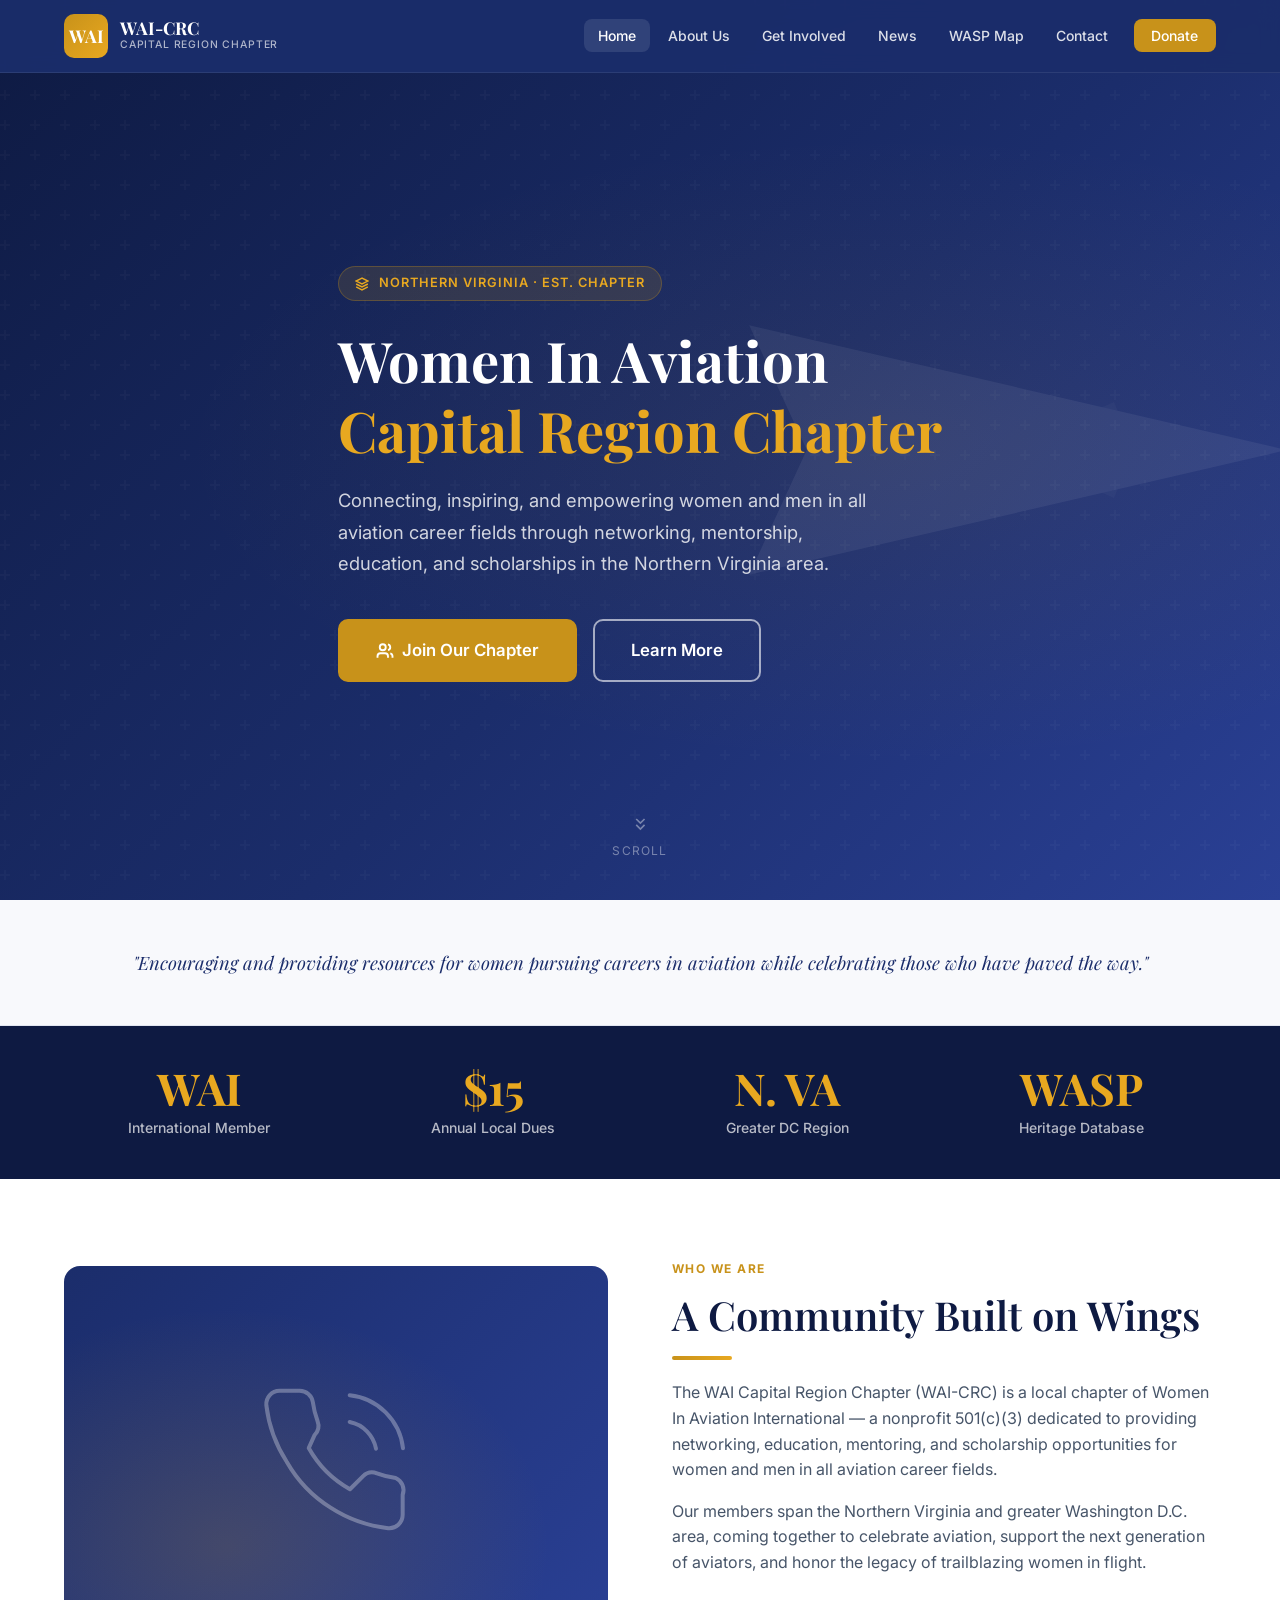
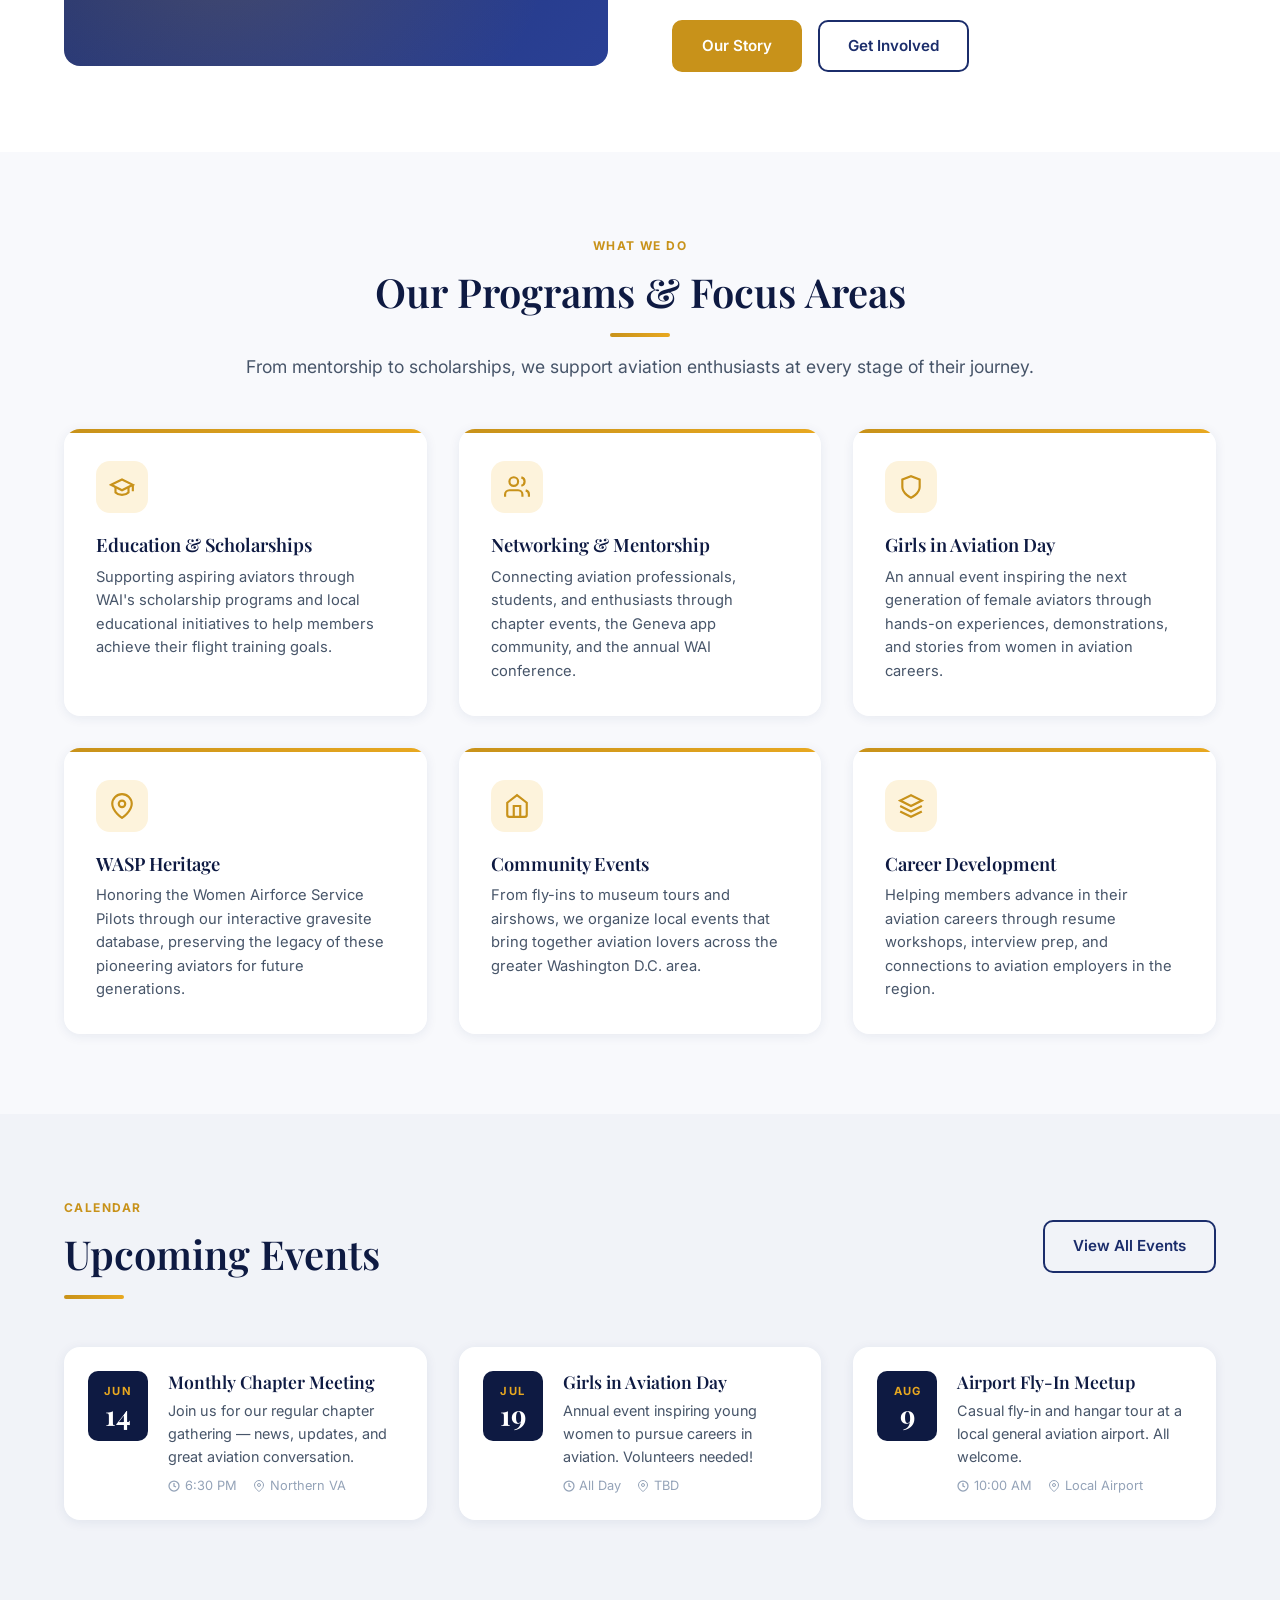
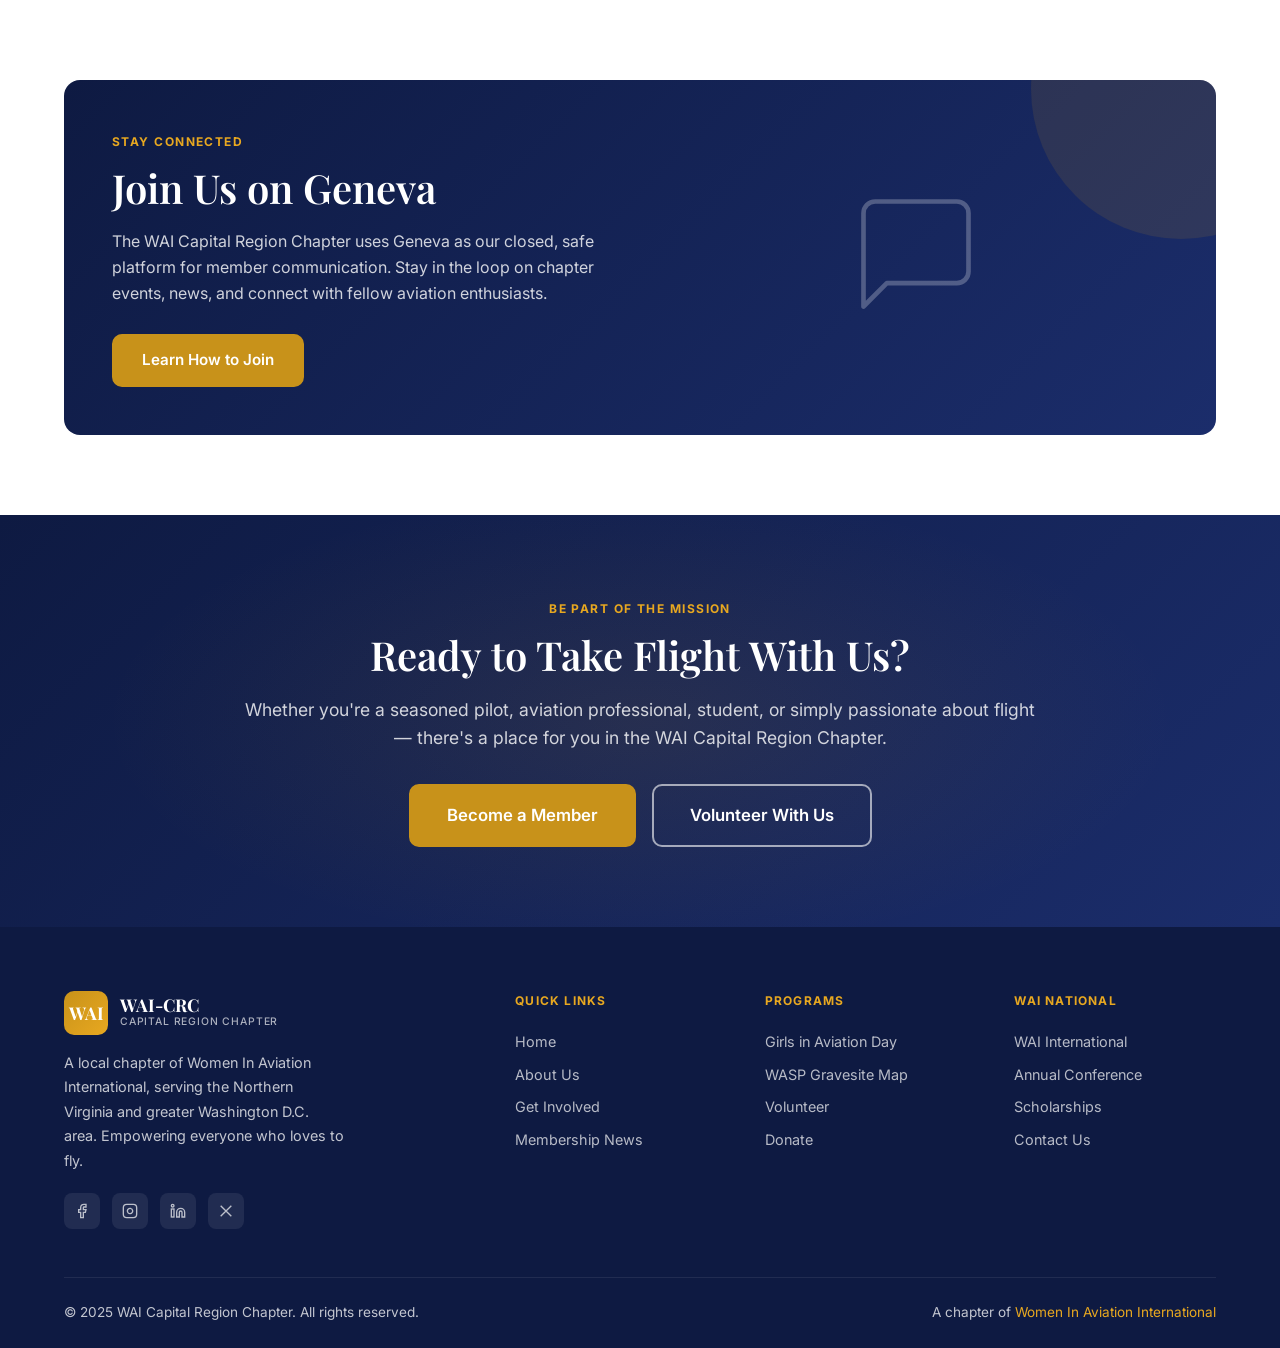
==== index.html @ b976d653 "Add Google Calendar embed, Netlify CMS admin panel, and dynamic content - news.html now loads posts " ====
<!DOCTYPE html>
<html lang="en">
<head>
  <meta charset="UTF-8">
  <meta name="viewport" content="width=device-width, initial-scale=1.0">
  <title>HOME | WAI Capital Region Chapter</title>
  <meta name="description" content="Women In Aviation International – Capital Region Chapter. Empowering women and men in aviation through networking, education, mentoring, and scholarships in the Northern Virginia area.">
  <link rel="stylesheet" href="css/styles.css">
  <style>
    /* ===== Hero ===== */
    .hero {
      min-height: 100vh;
      background: linear-gradient(135deg, var(--navy-dark) 0%, var(--navy) 55%, #2a4095 100%);
      display: flex;
      align-items: center;
      position: relative;
      overflow: hidden;
    }
    .hero::before {
      content: '';
      position: absolute;
      inset: 0;
      background:
        radial-gradient(ellipse 80% 50% at 70% 50%, rgba(200,146,26,0.08) 0%, transparent 70%),
        url("data:image/svg+xml,%3Csvg width='60' height='60' viewBox='0 0 60 60' xmlns='http://www.w3.org/2000/svg'%3E%3Cg fill='none' fill-rule='evenodd'%3E%3Cg fill='%23ffffff' fill-opacity='0.025'%3E%3Cpath d='M36 34v-4h-2v4h-4v2h4v4h2v-4h4v-2h-4zm0-30V0h-2v4h-4v2h4v4h2V6h4V4h-4zM6 34v-4H4v4H0v2h4v4h2v-4h4v-2H6zM6 4V0H4v4H0v2h4v4h2V6h4V4H6z'/%3E%3C/g%3E%3C/g%3E%3C/svg%3E");
    }
    /* Decorative plane silhouette */
    .hero-plane {
      position: absolute;
      right: -2%;
      top: 50%;
      transform: translateY(-50%);
      width: clamp(340px, 45vw, 620px);
      opacity: 0.06;
      pointer-events: none;
    }
    .hero-content {
      position: relative;
      z-index: 2;
      padding: 9rem 0 6rem;
    }
    .hero-eyebrow {
      display: inline-flex;
      align-items: center;
      gap: 0.6rem;
      background: rgba(200,146,26,0.15);
      border: 1px solid rgba(200,146,26,0.3);
      border-radius: 100px;
      padding: 0.4rem 1rem;
      font-size: 0.8rem;
      font-weight: 600;
      letter-spacing: 0.08em;
      text-transform: uppercase;
      color: var(--gold-light);
      margin-bottom: 1.5rem;
    }
    .hero h1 {
      color: var(--white);
      margin-bottom: 1.25rem;
      max-width: 680px;
    }
    .hero h1 span { color: var(--gold-light); }
    .hero-sub {
      font-size: 1.15rem;
      color: rgba(255,255,255,0.8);
      margin-bottom: 2.5rem;
      max-width: 540px;
      line-height: 1.7;
    }
    .hero-actions { display: flex; flex-wrap: wrap; gap: 1rem; }
    .hero-scroll {
      position: absolute;
      bottom: 2.5rem;
      left: 50%;
      transform: translateX(-50%);
      display: flex;
      flex-direction: column;
      align-items: center;
      gap: 0.4rem;
      color: rgba(255,255,255,0.4);
      font-size: 0.75rem;
      letter-spacing: 0.1em;
      text-transform: uppercase;
      z-index: 2;
      animation: bounce 2s infinite;
    }
    @keyframes bounce {
      0%, 100% { transform: translateX(-50%) translateY(0); }
      50% { transform: translateX(-50%) translateY(6px); }
    }

    /* ===== Mission Band ===== */
    .mission-band {
      background: var(--off-white);
      padding: 3rem 0;
      border-bottom: 1px solid var(--gray-200);
    }
    .mission-band p {
      font-size: 1.15rem;
      font-style: italic;
      color: var(--navy);
      font-family: 'Playfair Display', serif;
      max-width: none;
    }

    /* ===== About Strip ===== */
    .about-strip {
      background: var(--white);
    }
    .about-img-block {
      background: linear-gradient(135deg, var(--navy), var(--navy-light));
      border-radius: var(--radius-lg);
      min-height: 400px;
      display: flex;
      align-items: center;
      justify-content: center;
      position: relative;
      overflow: hidden;
    }
    .about-img-block::before {
      content: '';
      position: absolute;
      inset: 0;
      background: radial-gradient(ellipse at 30% 70%, rgba(200,146,26,0.2), transparent 60%);
    }
    .about-img-inner {
      position: relative;
      z-index: 1;
      text-align: center;
      padding: 2rem;
    }
    .about-img-inner svg { opacity: 0.3; }
    .about-content { display: flex; flex-direction: column; justify-content: center; }
    .about-content p { color: var(--gray-600); margin-bottom: 1rem; }

    /* ===== Events ===== */
    .events-section { background: var(--gray-100); }
    .event-card {
      background: var(--white);
      border-radius: var(--radius-lg);
      padding: 1.5rem;
      display: flex;
      gap: 1.25rem;
      align-items: flex-start;
      box-shadow: var(--shadow);
      transition: all var(--transition);
    }
    .event-card:hover { box-shadow: var(--shadow-md); transform: translateY(-2px); }
    .event-date-block {
      background: var(--navy-dark);
      color: var(--white);
      border-radius: 10px;
      padding: 0.75rem 1rem;
      text-align: center;
      min-width: 60px;
      flex-shrink: 0;
    }
    .event-date-block .month {
      font-size: 0.7rem;
      font-weight: 700;
      text-transform: uppercase;
      letter-spacing: 0.1em;
      color: var(--gold-light);
    }
    .event-date-block .day {
      font-family: 'Playfair Display', serif;
      font-size: 1.75rem;
      font-weight: 700;
      line-height: 1;
    }
    .event-info h4 { margin-bottom: 0.35rem; }
    .event-info p { color: var(--gray-600); font-size: 0.9rem; margin-bottom: 0.5rem; }
    .event-meta { display: flex; gap: 1rem; font-size: 0.8rem; color: var(--gray-400); }
    .event-meta span { display: flex; align-items: center; gap: 0.3rem; }

    /* ===== Programs ===== */
    .program-card {
      background: var(--white);
      border-radius: var(--radius-lg);
      padding: 2rem;
      box-shadow: var(--shadow);
      transition: all var(--transition);
      position: relative;
      overflow: hidden;
    }
    .program-card::before {
      content: '';
      position: absolute;
      top: 0; left: 0; right: 0;
      height: 4px;
      background: linear-gradient(90deg, var(--gold), var(--gold-light));
    }
    .program-card:hover { box-shadow: var(--shadow-md); transform: translateY(-3px); }
    .program-icon {
      width: 52px; height: 52px;
      background: var(--gold-pale);
      border-radius: 14px;
      display: flex;
      align-items: center;
      justify-content: center;
      margin-bottom: 1.25rem;
      color: var(--gold);
    }
    .program-icon svg { width: 26px; height: 26px; }
    .program-card h3 { font-size: 1.15rem; margin-bottom: 0.6rem; }
    .program-card p { font-size: 0.92rem; color: var(--gray-600); }

    /* ===== CTA Band ===== */
    .cta-band {
      background: linear-gradient(135deg, var(--navy-dark) 0%, var(--navy) 100%);
      padding: 5rem 0;
      text-align: center;
      position: relative;
      overflow: hidden;
    }
    .cta-band::before {
      content: '';
      position: absolute;
      inset: 0;
      background: radial-gradient(ellipse 60% 80% at 50% 50%, rgba(200,146,26,0.1), transparent 70%);
    }
    .cta-band > * { position: relative; z-index: 1; }
    .cta-band h2 { color: var(--white); margin-bottom: 1rem; }
    .cta-band p { color: rgba(255,255,255,0.8); font-size: 1.1rem; margin: 0 auto 2rem; }
    .cta-band .btn-actions { display: flex; justify-content: center; gap: 1rem; flex-wrap: wrap; }
  </style>
  <script src="https://identity.netlify.com/v1/netlify-identity-widget.js"></script>
</head>
<body>

<!-- ===== NAVBAR ===== -->
<nav id="navbar">
  <div class="navbar-inner">
    <a href="index.html" class="navbar-logo">
      <div class="logo-badge">WAI</div>
      <div class="logo-text">
        <span class="logo-main">WAI-CRC</span>
        <span class="logo-sub">Capital Region Chapter</span>
      </div>
    </a>
    <ul class="navbar-nav" id="nav-links">
      <li><a href="index.html">Home</a></li>
      <li><a href="about.html">About Us</a></li>
      <li><a href="get-involved.html">Get Involved</a></li>
      <li><a href="news.html">News</a></li>
      <li><a href="wasp-map.html">WASP Map</a></li>
      <li><a href="volunteer-form.html">Contact</a></li>
      <li><a href="donate.html" class="nav-cta">Donate</a></li>
    </ul>
    <button class="navbar-toggle" id="nav-toggle" aria-label="Toggle navigation">
      <span></span><span></span><span></span>
    </button>
  </div>
</nav>

<!-- ===== HERO ===== -->
<section class="hero">
  <!-- Decorative plane SVG -->
  <svg class="hero-plane" viewBox="0 0 600 300" fill="none" xmlns="http://www.w3.org/2000/svg">
    <path d="M580 150L20 20L80 150L20 280L580 150Z" fill="white"/>
    <path d="M80 150L200 130L200 170L80 150Z" fill="white" opacity="0.5"/>
    <path d="M300 145L400 100L420 150L400 200L300 155L300 145Z" fill="white" opacity="0.4"/>
    <path d="M20 280L80 150L140 200L20 280Z" fill="white" opacity="0.3"/>
  </svg>
  <div class="container">
    <div class="hero-content">
      <div class="hero-eyebrow">
        <svg width="14" height="14" viewBox="0 0 24 24" fill="none" stroke="currentColor" stroke-width="2.5"><path d="M12 2L2 7l10 5 10-5-10-5zM2 17l10 5 10-5M2 12l10 5 10-5"/></svg>
        Northern Virginia · Est. Chapter
      </div>
      <h1>Women In Aviation<br><span>Capital Region Chapter</span></h1>
      <p class="hero-sub">Connecting, inspiring, and empowering women and men in all aviation career fields through networking, mentorship, education, and scholarships in the Northern Virginia area.</p>
      <div class="hero-actions">
        <a href="get-involved.html" class="btn btn-primary btn-lg">
          <svg width="18" height="18" viewBox="0 0 24 24" fill="none" stroke="currentColor" stroke-width="2.5"><path d="M16 21v-2a4 4 0 0 0-4-4H6a4 4 0 0 0-4 4v2"/><circle cx="9" cy="7" r="4"/><path d="M22 21v-2a4 4 0 0 0-3-3.87"/><path d="M16 3.13a4 4 0 0 1 0 7.75"/></svg>
          Join Our Chapter
        </a>
        <a href="about.html" class="btn btn-secondary btn-lg">Learn More</a>
      </div>
    </div>
  </div>
  <div class="hero-scroll">
    <svg width="20" height="20" viewBox="0 0 24 24" fill="none" stroke="currentColor" stroke-width="2"><path d="M7 13l5 5 5-5M7 6l5 5 5-5"/></svg>
    Scroll
  </div>
</section>

<!-- ===== MISSION BAND ===== -->
<section class="mission-band">
  <div class="container text-center">
    <p>"Encouraging and providing resources for women pursuing careers in aviation while celebrating those who have paved the way."</p>
  </div>
</section>

<!-- ===== STATS ===== -->
<div class="stats-bar">
  <div class="container">
    <div class="grid-4">
      <div class="stat-item fade-in">
        <div class="stat-number">WAI</div>
        <div class="stat-label">International Member</div>
      </div>
      <div class="stat-item fade-in">
        <div class="stat-number">$15</div>
        <div class="stat-label">Annual Local Dues</div>
      </div>
      <div class="stat-item fade-in">
        <div class="stat-number">N. VA</div>
        <div class="stat-label">Greater DC Region</div>
      </div>
      <div class="stat-item fade-in">
        <div class="stat-number">WASP</div>
        <div class="stat-label">Heritage Database</div>
      </div>
    </div>
  </div>
</div>

<!-- ===== ABOUT STRIP ===== -->
<section class="section about-strip">
  <div class="container">
    <div class="grid-2" style="align-items:center; gap: 4rem;">
      <div class="about-img-block">
        <div class="about-img-inner">
          <svg width="160" height="160" viewBox="0 0 24 24" fill="none" stroke="white" stroke-width="0.6" stroke-linecap="round" stroke-linejoin="round">
            <path d="M22 16.92v3a2 2 0 0 1-2.18 2 19.79 19.79 0 0 1-8.63-3.07A19.5 19.5 0 0 1 4.63 12 19.79 19.79 0 0 1 1.55 3.5 2 2 0 0 1 3.53 1.33h3a2 2 0 0 1 2 1.72 12.84 12.84 0 0 0 .7 2.81 2 2 0 0 1-.45 2.11L7.91 9.91a16 16 0 0 0 6.18 6.18l1.94-1.94a2 2 0 0 1 2.11-.45 12.84 12.84 0 0 0 2.81.7A2 2 0 0 1 22 16.92z"/>
            <path d="M14.05 2a9 9 0 0 1 8 7.94"/>
            <path d="M14.05 6A5 5 0 0 1 18 10"/>
          </svg>
        </div>
      </div>
      <div class="about-content fade-in">
        <span class="section-label">Who We Are</span>
        <h2>A Community Built on Wings</h2>
        <div class="divider"></div>
        <p style="margin-top:1.25rem;">The WAI Capital Region Chapter (WAI-CRC) is a local chapter of Women In Aviation International — a nonprofit 501(c)(3) dedicated to providing networking, education, mentoring, and scholarship opportunities for women and men in all aviation career fields.</p>
        <p>Our members span the Northern Virginia and greater Washington D.C. area, coming together to celebrate aviation, support the next generation of aviators, and honor the legacy of trailblazing women in flight.</p>
        <div style="display:flex; gap:1rem; margin-top:1.75rem; flex-wrap: wrap;">
          <a href="about.html" class="btn btn-primary">Our Story</a>
          <a href="get-involved.html" class="btn btn-outline">Get Involved</a>
        </div>
      </div>
    </div>
  </div>
</section>

<!-- ===== PROGRAMS ===== -->
<section class="section" style="background: var(--off-white);">
  <div class="container">
    <div class="section-header text-center">
      <span class="section-label">What We Do</span>
      <h2>Our Programs & Focus Areas</h2>
      <div class="divider"></div>
      <p style="margin-top:1rem;">From mentorship to scholarships, we support aviation enthusiasts at every stage of their journey.</p>
    </div>
    <div class="grid-3">
      <div class="program-card fade-in">
        <div class="program-icon">
          <svg viewBox="0 0 24 24" fill="none" stroke="currentColor" stroke-width="2"><path d="M22 10v6M2 10l10-5 10 5-10 5z"/><path d="M6 12v5c3 3 9 3 12 0v-5"/></svg>
        </div>
        <h3>Education & Scholarships</h3>
        <p>Supporting aspiring aviators through WAI's scholarship programs and local educational initiatives to help members achieve their flight training goals.</p>
      </div>
      <div class="program-card fade-in">
        <div class="program-icon">
          <svg viewBox="0 0 24 24" fill="none" stroke="currentColor" stroke-width="2"><path d="M17 21v-2a4 4 0 0 0-4-4H5a4 4 0 0 0-4 4v2"/><circle cx="9" cy="7" r="4"/><path d="M23 21v-2a4 4 0 0 0-3-3.87"/><path d="M16 3.13a4 4 0 0 1 0 7.75"/></svg>
        </div>
        <h3>Networking & Mentorship</h3>
        <p>Connecting aviation professionals, students, and enthusiasts through chapter events, the Geneva app community, and the annual WAI conference.</p>
      </div>
      <div class="program-card fade-in">
        <div class="program-icon">
          <svg viewBox="0 0 24 24" fill="none" stroke="currentColor" stroke-width="2"><path d="M12 22s8-4 8-10V5l-8-3-8 3v7c0 6 8 10 8 10z"/></svg>
        </div>
        <h3>Girls in Aviation Day</h3>
        <p>An annual event inspiring the next generation of female aviators through hands-on experiences, demonstrations, and stories from women in aviation careers.</p>
      </div>
      <div class="program-card fade-in">
        <div class="program-icon">
          <svg viewBox="0 0 24 24" fill="none" stroke="currentColor" stroke-width="2"><path d="M21 10c0 7-9 13-9 13s-9-6-9-13a9 9 0 0 1 18 0z"/><circle cx="12" cy="10" r="3"/></svg>
        </div>
        <h3>WASP Heritage</h3>
        <p>Honoring the Women Airforce Service Pilots through our interactive gravesite database, preserving the legacy of these pioneering aviators for future generations.</p>
      </div>
      <div class="program-card fade-in">
        <div class="program-icon">
          <svg viewBox="0 0 24 24" fill="none" stroke="currentColor" stroke-width="2"><path d="M3 9l9-7 9 7v11a2 2 0 0 1-2 2H5a2 2 0 0 1-2-2z"/><polyline points="9 22 9 12 15 12 15 22"/></svg>
        </div>
        <h3>Community Events</h3>
        <p>From fly-ins to museum tours and airshows, we organize local events that bring together aviation lovers across the greater Washington D.C. area.</p>
      </div>
      <div class="program-card fade-in">
        <div class="program-icon">
          <svg viewBox="0 0 24 24" fill="none" stroke="currentColor" stroke-width="2"><path d="M12 2L2 7l10 5 10-5-10-5zM2 17l10 5 10-5M2 12l10 5 10-5"/></svg>
        </div>
        <h3>Career Development</h3>
        <p>Helping members advance in their aviation careers through resume workshops, interview prep, and connections to aviation employers in the region.</p>
      </div>
    </div>
  </div>
</section>

<!-- ===== UPCOMING EVENTS ===== -->
<section class="section events-section">
  <div class="container">
    <div class="section-header flex-between" style="flex-wrap:wrap; gap:1rem;">
      <div>
        <span class="section-label">Calendar</span>
        <h2>Upcoming Events</h2>
        <div class="divider"></div>
      </div>
      <a href="news.html" class="btn btn-outline">View All Events</a>
    </div>
    <div class="grid-3">
      <div class="event-card fade-in">
        <div class="event-date-block">
          <div class="month">Jun</div>
          <div class="day">14</div>
        </div>
        <div class="event-info">
          <h4>Monthly Chapter Meeting</h4>
          <p>Join us for our regular chapter gathering — news, updates, and great aviation conversation.</p>
          <div class="event-meta">
            <span><svg width="12" height="12" viewBox="0 0 24 24" fill="none" stroke="currentColor" stroke-width="2.5"><circle cx="12" cy="12" r="10"/><path d="M12 6v6l4 2"/></svg> 6:30 PM</span>
            <span><svg width="12" height="12" viewBox="0 0 24 24" fill="none" stroke="currentColor" stroke-width="2"><path d="M21 10c0 7-9 13-9 13s-9-6-9-13a9 9 0 0 1 18 0z"/><circle cx="12" cy="10" r="3"/></svg> Northern VA</span>
          </div>
        </div>
      </div>
      <div class="event-card fade-in">
        <div class="event-date-block">
          <div class="month">Jul</div>
          <div class="day">19</div>
        </div>
        <div class="event-info">
          <h4>Girls in Aviation Day</h4>
          <p>Annual event inspiring young women to pursue careers in aviation. Volunteers needed!</p>
          <div class="event-meta">
            <span><svg width="12" height="12" viewBox="0 0 24 24" fill="none" stroke="currentColor" stroke-width="2.5"><circle cx="12" cy="12" r="10"/><path d="M12 6v6l4 2"/></svg> All Day</span>
            <span><svg width="12" height="12" viewBox="0 0 24 24" fill="none" stroke="currentColor" stroke-width="2"><path d="M21 10c0 7-9 13-9 13s-9-6-9-13a9 9 0 0 1 18 0z"/><circle cx="12" cy="10" r="3"/></svg> TBD</span>
          </div>
        </div>
      </div>
      <div class="event-card fade-in">
        <div class="event-date-block">
          <div class="month">Aug</div>
          <div class="day">9</div>
        </div>
        <div class="event-info">
          <h4>Airport Fly-In Meetup</h4>
          <p>Casual fly-in and hangar tour at a local general aviation airport. All welcome.</p>
          <div class="event-meta">
            <span><svg width="12" height="12" viewBox="0 0 24 24" fill="none" stroke="currentColor" stroke-width="2.5"><circle cx="12" cy="12" r="10"/><path d="M12 6v6l4 2"/></svg> 10:00 AM</span>
            <span><svg width="12" height="12" viewBox="0 0 24 24" viewBox="0 0 24 24" fill="none" stroke="currentColor" stroke-width="2"><path d="M21 10c0 7-9 13-9 13s-9-6-9-13a9 9 0 0 1 18 0z"/><circle cx="12" cy="10" r="3"/></svg> Local Airport</span>
          </div>
        </div>
      </div>
    </div>
  </div>
</section>

<!-- ===== GENEVA CTA ===== -->
<section class="section" style="background: var(--white);">
  <div class="container">
    <div class="highlight-box">
      <div class="grid-2" style="align-items:center; gap:3rem;">
        <div>
          <span class="section-label" style="color: var(--gold-light);">Stay Connected</span>
          <h2>Join Us on Geneva</h2>
          <p style="margin: 1rem 0 1.75rem;">The WAI Capital Region Chapter uses Geneva as our closed, safe platform for member communication. Stay in the loop on chapter events, news, and connect with fellow aviation enthusiasts.</p>
          <a href="get-involved.html" class="btn btn-primary">Learn How to Join</a>
        </div>
        <div style="text-align:center;">
          <svg width="140" height="140" viewBox="0 0 24 24" fill="none" stroke="rgba(255,255,255,0.25)" stroke-width="0.8" stroke-linecap="round" stroke-linejoin="round">
            <path d="M21 15a2 2 0 0 1-2 2H7l-4 4V5a2 2 0 0 1 2-2h14a2 2 0 0 1 2 2z"/>
          </svg>
        </div>
      </div>
    </div>
  </div>
</section>

<!-- ===== CTA BAND ===== -->
<section class="cta-band">
  <div class="container">
    <span class="section-label" style="color: var(--gold-light);">Be Part of the Mission</span>
    <h2>Ready to Take Flight With Us?</h2>
    <p>Whether you're a seasoned pilot, aviation professional, student, or simply passionate about flight — there's a place for you in the WAI Capital Region Chapter.</p>
    <div class="btn-actions">
      <a href="get-involved.html" class="btn btn-primary btn-lg">Become a Member</a>
      <a href="volunteer-form.html" class="btn btn-secondary btn-lg">Volunteer With Us</a>
    </div>
  </div>
</section>

<!-- ===== FOOTER ===== -->
<footer>
  <div class="container">
    <div class="footer-grid">
      <div class="footer-brand">
        <div class="navbar-logo" style="display:inline-flex;">
          <div class="logo-badge">WAI</div>
          <div class="logo-text">
            <span class="logo-main" style="color:white;">WAI-CRC</span>
            <span class="logo-sub">Capital Region Chapter</span>
          </div>
        </div>
        <p>A local chapter of Women In Aviation International, serving the Northern Virginia and greater Washington D.C. area. Empowering everyone who loves to fly.</p>
        <div class="social-links" style="margin-top:1.25rem;">
          <a href="#" class="social-link" aria-label="Facebook">
            <svg viewBox="0 0 24 24" fill="none" stroke="currentColor" stroke-width="2"><path d="M18 2h-3a5 5 0 0 0-5 5v3H7v4h3v8h4v-8h3l1-4h-4V7a1 1 0 0 1 1-1h3z"/></svg>
          </a>
          <a href="#" class="social-link" aria-label="Instagram">
            <svg viewBox="0 0 24 24" fill="none" stroke="currentColor" stroke-width="2"><rect x="2" y="2" width="20" height="20" rx="5" ry="5"/><path d="M16 11.37A4 4 0 1 1 12.63 8 4 4 0 0 1 16 11.37z"/><line x1="17.5" y1="6.5" x2="17.51" y2="6.5"/></svg>
          </a>
          <a href="#" class="social-link" aria-label="LinkedIn">
            <svg viewBox="0 0 24 24" fill="none" stroke="currentColor" stroke-width="2"><path d="M16 8a6 6 0 0 1 6 6v7h-4v-7a2 2 0 0 0-2-2 2 2 0 0 0-2 2v7h-4v-7a6 6 0 0 1 6-6z"/><rect x="2" y="9" width="4" height="12"/><circle cx="4" cy="4" r="2"/></svg>
          </a>
          <a href="#" class="social-link" aria-label="Twitter/X">
            <svg viewBox="0 0 24 24" fill="none" stroke="currentColor" stroke-width="2"><path d="M4 4l16 16M4 20L20 4"/></svg>
          </a>
        </div>
      </div>
      <div>
        <div class="footer-heading">Quick Links</div>
        <nav class="footer-links">
          <a href="index.html">Home</a>
          <a href="about.html">About Us</a>
          <a href="get-involved.html">Get Involved</a>
          <a href="news.html">Membership News</a>
        </nav>
      </div>
      <div>
        <div class="footer-heading">Programs</div>
        <nav class="footer-links">
          <a href="donate.html">Girls in Aviation Day</a>
          <a href="wasp-map.html">WASP Gravesite Map</a>
          <a href="volunteer-form.html">Volunteer</a>
          <a href="donate.html">Donate</a>
        </nav>
      </div>
      <div>
        <div class="footer-heading">WAI National</div>
        <nav class="footer-links">
          <a href="https://www.wai.org" target="_blank" rel="noopener">WAI International</a>
          <a href="https://www.wai.org/conferences" target="_blank" rel="noopener">Annual Conference</a>
          <a href="https://www.wai.org/scholarships" target="_blank" rel="noopener">Scholarships</a>
          <a href="volunteer-form.html">Contact Us</a>
        </nav>
      </div>
    </div>
  </div>
  <div class="container">
    <div class="footer-bottom">
      <span>&copy; 2025 WAI Capital Region Chapter. All rights reserved.</span>
      <span>A chapter of <a href="https://www.wai.org" target="_blank" rel="noopener" style="color:var(--gold-light);">Women In Aviation International</a></span>
    </div>
  </div>
</footer>

<!-- Toast & Back-to-top -->
<div id="toast"><span class="toast-icon">✓</span><span class="toast-msg"></span></div>
<button id="back-to-top" aria-label="Back to top">
  <svg viewBox="0 0 24 24" fill="none" stroke="currentColor" stroke-width="2.5"><path d="M18 15l-6-6-6 6"/></svg>
</button>

<script src="js/main.js"></script>
</body>
</html>
---- css/styles.css ----
/* ===== WAI-CRC Design System ===== */
@import url('https://fonts.googleapis.com/css2?family=Playfair+Display:wght@400;600;700&family=Inter:wght@300;400;500;600;700&display=swap');

:root {
  --navy: #1B2D6B;
  --navy-dark: #0e1a42;
  --navy-light: #2a4095;
  --gold: #C8921A;
  --gold-light: #e8a820;
  --gold-pale: #fdf3dc;
  --white: #ffffff;
  --off-white: #f8f9fc;
  --gray-100: #f1f3f8;
  --gray-200: #e2e6f0;
  --gray-400: #94a3b8;
  --gray-600: #475569;
  --gray-800: #1e293b;
  --text: #1e293b;
  --radius: 10px;
  --radius-lg: 16px;
  --shadow: 0 2px 12px rgba(27,45,107,0.08);
  --shadow-md: 0 6px 24px rgba(27,45,107,0.14);
  --shadow-lg: 0 16px 48px rgba(27,45,107,0.18);
  --transition: 0.25s cubic-bezier(0.4,0,0.2,1);
}

/* ===== Reset & Base ===== */
*, *::before, *::after { box-sizing: border-box; margin: 0; padding: 0; }
html { scroll-behavior: smooth; }
body {
  font-family: 'Inter', system-ui, -apple-system, sans-serif;
  color: var(--text);
  background: var(--white);
  line-height: 1.6;
  font-size: 16px;
}
img { max-width: 100%; height: auto; display: block; }
a { color: var(--navy); text-decoration: none; }
a:hover { color: var(--gold); }
ul { list-style: none; }

/* ===== Typography ===== */
h1, h2, h3, h4, h5 {
  font-family: 'Playfair Display', Georgia, serif;
  line-height: 1.25;
  color: var(--navy-dark);
}
h1 { font-size: clamp(2rem, 5vw, 3.5rem); font-weight: 700; }
h2 { font-size: clamp(1.5rem, 3.5vw, 2.5rem); font-weight: 600; }
h3 { font-size: clamp(1.2rem, 2.5vw, 1.6rem); font-weight: 600; }
h4 { font-size: 1.1rem; font-weight: 600; }
p { max-width: 72ch; }

/* ===== Layout Utilities ===== */
.container { max-width: 1200px; margin: 0 auto; padding: 0 1.5rem; }
.container-sm { max-width: 800px; margin: 0 auto; padding: 0 1.5rem; }
.section { padding: 5rem 0; }
.section-sm { padding: 3rem 0; }
.text-center { text-align: center; }
.text-center p { margin-left: auto; margin-right: auto; }
.grid-2 { display: grid; grid-template-columns: repeat(2, 1fr); gap: 2rem; }
.grid-3 { display: grid; grid-template-columns: repeat(3, 1fr); gap: 2rem; }
.grid-4 { display: grid; grid-template-columns: repeat(4, 1fr); gap: 1.5rem; }
.flex { display: flex; }
.flex-center { display: flex; align-items: center; justify-content: center; }
.flex-between { display: flex; align-items: center; justify-content: space-between; }
.gap-1 { gap: 0.5rem; }
.gap-2 { gap: 1rem; }
.gap-3 { gap: 1.5rem; }

/* ===== Section Headers ===== */
.section-label {
  display: inline-block;
  font-family: 'Inter', sans-serif;
  font-size: 0.75rem;
  font-weight: 700;
  letter-spacing: 0.12em;
  text-transform: uppercase;
  color: var(--gold);
  margin-bottom: 0.75rem;
}
.section-header { margin-bottom: 3rem; }
.section-header h2 { margin-bottom: 1rem; }
.section-header p { color: var(--gray-600); font-size: 1.1rem; }
.divider {
  width: 60px; height: 4px;
  background: linear-gradient(90deg, var(--gold), var(--gold-light));
  border-radius: 2px;
  margin: 1rem 0 0;
}
.text-center .divider { margin-left: auto; margin-right: auto; }

/* ===== Buttons ===== */
.btn {
  display: inline-flex;
  align-items: center;
  gap: 0.5rem;
  padding: 0.75rem 1.75rem;
  border-radius: var(--radius);
  font-family: 'Inter', sans-serif;
  font-weight: 600;
  font-size: 0.95rem;
  cursor: pointer;
  border: 2px solid transparent;
  transition: all var(--transition);
  text-decoration: none;
  white-space: nowrap;
}
.btn-primary {
  background: var(--gold);
  color: var(--white);
  border-color: var(--gold);
}
.btn-primary:hover {
  background: var(--gold-light);
  border-color: var(--gold-light);
  color: var(--white);
  transform: translateY(-1px);
  box-shadow: 0 6px 20px rgba(200,146,26,0.35);
}
.btn-secondary {
  background: transparent;
  color: var(--white);
  border-color: rgba(255,255,255,0.6);
}
.btn-secondary:hover {
  background: rgba(255,255,255,0.1);
  border-color: var(--white);
  color: var(--white);
}
.btn-outline {
  background: transparent;
  color: var(--navy);
  border-color: var(--navy);
}
.btn-outline:hover {
  background: var(--navy);
  color: var(--white);
  transform: translateY(-1px);
}
.btn-lg { padding: 1rem 2.25rem; font-size: 1.05rem; }
.btn-sm { padding: 0.5rem 1.25rem; font-size: 0.875rem; }

/* ===== Navbar ===== */
#navbar {
  position: fixed;
  top: 0; left: 0; right: 0;
  z-index: 1000;
  background: rgba(27, 45, 107, 0.96);
  backdrop-filter: blur(10px);
  -webkit-backdrop-filter: blur(10px);
  transition: all var(--transition);
  border-bottom: 1px solid rgba(255,255,255,0.08);
}
#navbar.scrolled {
  background: rgba(14, 26, 66, 0.98);
  box-shadow: 0 4px 20px rgba(0,0,0,0.25);
}
.navbar-inner {
  display: flex;
  align-items: center;
  justify-content: space-between;
  height: 72px;
  padding: 0 1.5rem;
  max-width: 1200px;
  margin: 0 auto;
}
.navbar-logo {
  display: flex;
  align-items: center;
  gap: 0.75rem;
  text-decoration: none;
}
.logo-badge {
  width: 44px; height: 44px;
  background: linear-gradient(135deg, var(--gold), var(--gold-light));
  border-radius: 10px;
  display: flex;
  align-items: center;
  justify-content: center;
  font-family: 'Playfair Display', serif;
  font-size: 1.1rem;
  font-weight: 700;
  color: var(--white);
  flex-shrink: 0;
}
.logo-text { color: var(--white); }
.logo-text .logo-main {
  display: block;
  font-family: 'Playfair Display', serif;
  font-size: 1.1rem;
  font-weight: 700;
  line-height: 1.1;
}
.logo-text .logo-sub {
  display: block;
  font-size: 0.65rem;
  font-weight: 500;
  letter-spacing: 0.08em;
  color: rgba(255,255,255,0.65);
  text-transform: uppercase;
}
.navbar-nav {
  display: flex;
  align-items: center;
  gap: 0.25rem;
}
.navbar-nav a {
  color: rgba(255,255,255,0.85);
  font-size: 0.875rem;
  font-weight: 500;
  padding: 0.5rem 0.875rem;
  border-radius: 8px;
  transition: all var(--transition);
  white-space: nowrap;
}
.navbar-nav a:hover,
.navbar-nav a.active {
  color: var(--white);
  background: rgba(255,255,255,0.1);
}
.navbar-nav a.nav-cta {
  background: var(--gold);
  color: var(--white);
  margin-left: 0.5rem;
  padding: 0.5rem 1.1rem;
}
.navbar-nav a.nav-cta:hover {
  background: var(--gold-light);
}
.navbar-toggle {
  display: none;
  flex-direction: column;
  gap: 5px;
  cursor: pointer;
  padding: 0.5rem;
  background: none;
  border: none;
}
.navbar-toggle span {
  display: block;
  width: 24px; height: 2px;
  background: var(--white);
  border-radius: 2px;
  transition: all var(--transition);
}
.navbar-toggle.open span:nth-child(1) { transform: translateY(7px) rotate(45deg); }
.navbar-toggle.open span:nth-child(2) { opacity: 0; }
.navbar-toggle.open span:nth-child(3) { transform: translateY(-7px) rotate(-45deg); }

/* ===== Page Hero ===== */
.page-hero {
  padding: 8rem 0 4rem;
  background: linear-gradient(135deg, var(--navy-dark) 0%, var(--navy) 50%, var(--navy-light) 100%);
  position: relative;
  overflow: hidden;
}
.page-hero::before {
  content: '';
  position: absolute;
  top: 0; left: 0; right: 0; bottom: 0;
  background: url("data:image/svg+xml,%3Csvg width='60' height='60' viewBox='0 0 60 60' xmlns='http://www.w3.org/2000/svg'%3E%3Cg fill='none' fill-rule='evenodd'%3E%3Cg fill='%23ffffff' fill-opacity='0.03'%3E%3Cpath d='M36 34v-4h-2v4h-4v2h4v4h2v-4h4v-2h-4zm0-30V0h-2v4h-4v2h4v4h2V6h4V4h-4zM6 34v-4H4v4H0v2h4v4h2v-4h4v-2H6zM6 4V0H4v4H0v2h4v4h2V6h4V4H6z'/%3E%3C/g%3E%3C/g%3E%3C/svg%3E");
}
.page-hero-content { position: relative; z-index: 1; }
.page-hero h1 { color: var(--white); margin-bottom: 1rem; }
.page-hero p { color: rgba(255,255,255,0.8); font-size: 1.15rem; max-width: 600px; }
.page-hero .breadcrumb {
  display: flex;
  align-items: center;
  gap: 0.5rem;
  margin-bottom: 1rem;
  font-size: 0.875rem;
  color: rgba(255,255,255,0.6);
}
.page-hero .breadcrumb a { color: var(--gold-light); }
.page-hero .breadcrumb a:hover { color: var(--white); }

/* ===== Cards ===== */
.card {
  background: var(--white);
  border-radius: var(--radius-lg);
  box-shadow: var(--shadow);
  overflow: hidden;
  transition: all var(--transition);
}
.card:hover {
  box-shadow: var(--shadow-md);
  transform: translateY(-3px);
}
.card-body { padding: 1.75rem; }
.card-header-img {
  width: 100%; height: 200px;
  object-fit: cover;
}
.card-tag {
  display: inline-block;
  padding: 0.25rem 0.75rem;
  background: var(--gold-pale);
  color: var(--gold);
  border-radius: 100px;
  font-size: 0.75rem;
  font-weight: 600;
  text-transform: uppercase;
  letter-spacing: 0.06em;
  margin-bottom: 0.75rem;
}
.card h3 { margin-bottom: 0.75rem; font-size: 1.2rem; }
.card p { color: var(--gray-600); font-size: 0.95rem; }
.card-meta {
  display: flex;
  align-items: center;
  gap: 1rem;
  margin-top: 1rem;
  padding-top: 1rem;
  border-top: 1px solid var(--gray-200);
  font-size: 0.85rem;
  color: var(--gray-400);
}

/* ===== Icon Boxes ===== */
.icon-box {
  display: flex;
  align-items: flex-start;
  gap: 1.25rem;
}
.icon-circle {
  width: 56px; height: 56px;
  background: var(--gold-pale);
  border-radius: 14px;
  display: flex;
  align-items: center;
  justify-content: center;
  flex-shrink: 0;
  color: var(--gold);
}
.icon-circle svg { width: 26px; height: 26px; }
.icon-circle.navy { background: rgba(27,45,107,0.08); color: var(--navy); }

/* ===== Stat Block ===== */
.stats-bar {
  background: var(--navy-dark);
  padding: 2.5rem 0;
}
.stat-item { text-align: center; }
.stat-number {
  font-family: 'Playfair Display', serif;
  font-size: clamp(2rem, 4vw, 2.75rem);
  font-weight: 700;
  color: var(--gold-light);
  line-height: 1;
}
.stat-label {
  font-size: 0.875rem;
  color: rgba(255,255,255,0.7);
  margin-top: 0.4rem;
  font-weight: 500;
}

/* ===== Forms ===== */
.form-group { margin-bottom: 1.5rem; }
.form-label {
  display: block;
  font-size: 0.875rem;
  font-weight: 600;
  color: var(--gray-800);
  margin-bottom: 0.5rem;
}
.form-control {
  width: 100%;
  padding: 0.75rem 1rem;
  border: 2px solid var(--gray-200);
  border-radius: var(--radius);
  font-family: 'Inter', sans-serif;
  font-size: 0.95rem;
  color: var(--text);
  background: var(--white);
  transition: border-color var(--transition), box-shadow var(--transition);
  outline: none;
}
.form-control:focus {
  border-color: var(--navy);
  box-shadow: 0 0 0 3px rgba(27,45,107,0.1);
}
.form-control::placeholder { color: var(--gray-400); }
textarea.form-control { min-height: 140px; resize: vertical; }
select.form-control { cursor: pointer; }
.form-check {
  display: flex;
  align-items: flex-start;
  gap: 0.75rem;
  margin-bottom: 0.75rem;
}
.form-check input[type="checkbox"],
.form-check input[type="radio"] {
  width: 18px; height: 18px;
  margin-top: 2px;
  accent-color: var(--navy);
  flex-shrink: 0;
  cursor: pointer;
}
.form-check label { font-size: 0.95rem; cursor: pointer; }
.checkbox-grid {
  display: grid;
  grid-template-columns: repeat(auto-fill, minmax(220px, 1fr));
  gap: 0.5rem;
}
.form-hint { font-size: 0.8rem; color: var(--gray-400); margin-top: 0.35rem; }
.form-card {
  background: var(--white);
  border-radius: var(--radius-lg);
  box-shadow: var(--shadow-md);
  padding: 2.5rem;
}

/* ===== Alerts ===== */
.alert {
  padding: 1rem 1.25rem;
  border-radius: var(--radius);
  font-size: 0.95rem;
  display: none;
  margin-top: 1rem;
  align-items: center;
  gap: 0.75rem;
}
.alert.show { display: flex; }
.alert-success { background: #d1fae5; color: #065f46; border: 1px solid #a7f3d0; }
.alert-error { background: #fee2e2; color: #991b1b; border: 1px solid #fca5a5; }

/* ===== Accordion ===== */
.accordion-item {
  border: 1px solid var(--gray-200);
  border-radius: var(--radius);
  margin-bottom: 0.75rem;
  overflow: hidden;
}
.accordion-header {
  width: 100%;
  display: flex;
  align-items: center;
  justify-content: space-between;
  padding: 1.25rem 1.5rem;
  background: var(--white);
  border: none;
  cursor: pointer;
  text-align: left;
  font-family: 'Inter', sans-serif;
  font-size: 1rem;
  font-weight: 600;
  color: var(--navy-dark);
  transition: background var(--transition);
}
.accordion-header:hover { background: var(--gray-100); }
.accordion-icon {
  width: 20px; height: 20px;
  color: var(--gold);
  transition: transform var(--transition);
  flex-shrink: 0;
}
.accordion-item.open .accordion-icon { transform: rotate(180deg); }
.accordion-body {
  padding: 0 1.5rem;
  max-height: 0;
  overflow: hidden;
  transition: max-height 0.3s ease, padding 0.3s ease;
}
.accordion-item.open .accordion-body {
  max-height: 500px;
  padding: 0 1.5rem 1.5rem;
}
.accordion-body p, .accordion-body li { color: var(--gray-600); font-size: 0.95rem; }
.accordion-body ul { list-style: disc; padding-left: 1.5rem; }
.accordion-body li { margin-bottom: 0.35rem; }

/* ===== Tags ===== */
.tag {
  display: inline-flex;
  align-items: center;
  gap: 0.3rem;
  padding: 0.3rem 0.8rem;
  border-radius: 100px;
  font-size: 0.8rem;
  font-weight: 600;
}
.tag-navy { background: rgba(27,45,107,0.1); color: var(--navy); }
.tag-gold { background: var(--gold-pale); color: var(--gold); }

/* ===== Highlight Box ===== */
.highlight-box {
  background: linear-gradient(135deg, var(--navy-dark), var(--navy));
  border-radius: var(--radius-lg);
  padding: 3rem;
  color: var(--white);
  position: relative;
  overflow: hidden;
}
.highlight-box::after {
  content: '';
  position: absolute;
  top: -40%; right: -10%;
  width: 300px; height: 300px;
  background: rgba(200,146,26,0.12);
  border-radius: 50%;
}
.highlight-box h3, .highlight-box h2 { color: var(--white); }
.highlight-box p { color: rgba(255,255,255,0.8); }

/* ===== Quote / Callout ===== */
.callout {
  border-left: 4px solid var(--gold);
  background: var(--gold-pale);
  padding: 1.25rem 1.5rem;
  border-radius: 0 var(--radius) var(--radius) 0;
  margin: 1.5rem 0;
}
.callout p { color: var(--navy-dark); font-size: 0.95rem; max-width: none; }

/* ===== Timeline ===== */
.timeline { position: relative; padding-left: 2rem; }
.timeline::before {
  content: '';
  position: absolute;
  left: 0.4rem; top: 0; bottom: 0;
  width: 2px;
  background: var(--gray-200);
}
.timeline-item {
  position: relative;
  padding-bottom: 2rem;
}
.timeline-item::before {
  content: '';
  position: absolute;
  left: -1.65rem;
  top: 0.35rem;
  width: 12px; height: 12px;
  border-radius: 50%;
  background: var(--gold);
  border: 2px solid var(--white);
  box-shadow: 0 0 0 2px var(--gold);
}
.timeline-date {
  font-size: 0.8rem;
  font-weight: 600;
  color: var(--gold);
  text-transform: uppercase;
  letter-spacing: 0.06em;
  margin-bottom: 0.25rem;
}
.timeline-item h4 { margin-bottom: 0.4rem; }
.timeline-item p { color: var(--gray-600); font-size: 0.95rem; }

/* ===== Footer ===== */
footer {
  background: var(--navy-dark);
  color: rgba(255,255,255,0.75);
  padding: 4rem 0 0;
}
.footer-grid {
  display: grid;
  grid-template-columns: 2fr 1fr 1fr 1fr;
  gap: 3rem;
  padding-bottom: 3rem;
}
.footer-brand p {
  font-size: 0.9rem;
  line-height: 1.7;
  margin-top: 1rem;
  max-width: 280px;
}
.footer-heading {
  font-family: 'Inter', sans-serif;
  font-size: 0.75rem;
  font-weight: 700;
  text-transform: uppercase;
  letter-spacing: 0.1em;
  color: var(--gold-light);
  margin-bottom: 1.25rem;
}
.footer-links { display: flex; flex-direction: column; gap: 0.6rem; }
.footer-links a {
  color: rgba(255,255,255,0.7);
  font-size: 0.9rem;
  transition: color var(--transition);
}
.footer-links a:hover { color: var(--white); }
.footer-bottom {
  border-top: 1px solid rgba(255,255,255,0.08);
  padding: 1.5rem 0;
  display: flex;
  align-items: center;
  justify-content: space-between;
  font-size: 0.85rem;
}
.social-links {
  display: flex;
  gap: 0.75rem;
}
.social-link {
  width: 36px; height: 36px;
  border-radius: 8px;
  background: rgba(255,255,255,0.08);
  display: flex;
  align-items: center;
  justify-content: center;
  color: rgba(255,255,255,0.7);
  transition: all var(--transition);
}
.social-link:hover {
  background: var(--gold);
  color: var(--white);
}
.social-link svg { width: 16px; height: 16px; }

/* ===== Toast Notification ===== */
#toast {
  position: fixed;
  bottom: 2rem;
  right: 2rem;
  background: var(--navy-dark);
  color: var(--white);
  padding: 1rem 1.5rem;
  border-radius: var(--radius);
  box-shadow: var(--shadow-lg);
  display: flex;
  align-items: center;
  gap: 0.75rem;
  font-size: 0.95rem;
  z-index: 9999;
  transform: translateY(100px);
  opacity: 0;
  transition: all 0.3s cubic-bezier(0.4,0,0.2,1);
  max-width: 360px;
}
#toast.show { transform: translateY(0); opacity: 1; }
#toast .toast-icon { color: var(--gold-light); flex-shrink: 0; }

/* ===== Back to top ===== */
#back-to-top {
  position: fixed;
  bottom: 2rem;
  left: 2rem;
  width: 44px; height: 44px;
  background: var(--navy);
  color: var(--white);
  border: none;
  border-radius: 10px;
  cursor: pointer;
  display: flex;
  align-items: center;
  justify-content: center;
  opacity: 0;
  transform: translateY(20px);
  transition: all var(--transition);
  box-shadow: var(--shadow-md);
  z-index: 900;
}
#back-to-top.visible { opacity: 1; transform: translateY(0); }
#back-to-top:hover { background: var(--gold); }
#back-to-top svg { width: 20px; height: 20px; }

/* ===== Responsive ===== */
@media (max-width: 1024px) {
  .grid-4 { grid-template-columns: repeat(2, 1fr); }
  .footer-grid { grid-template-columns: 1fr 1fr; }
}
@media (max-width: 768px) {
  .section { padding: 3.5rem 0; }
  .grid-2, .grid-3 { grid-template-columns: 1fr; }
  .grid-4 { grid-template-columns: 1fr; }
  .navbar-nav {
    display: none;
    position: absolute;
    top: 72px; left: 0; right: 0;
    background: var(--navy-dark);
    flex-direction: column;
    padding: 1rem 1.5rem 1.5rem;
    gap: 0.25rem;
    border-top: 1px solid rgba(255,255,255,0.08);
  }
  .navbar-nav.open { display: flex; }
  .navbar-nav a { width: 100%; padding: 0.75rem 1rem; }
  .navbar-nav a.nav-cta { margin-left: 0; margin-top: 0.5rem; }
  .navbar-toggle { display: flex; }
  .footer-grid { grid-template-columns: 1fr; gap: 2rem; }
  .footer-bottom { flex-direction: column; gap: 1rem; text-align: center; }
  .highlight-box { padding: 2rem; }
  .form-card { padding: 1.75rem; }
}
@media (max-width: 480px) {
  .btn-lg { padding: 0.875rem 1.5rem; font-size: 0.95rem; }
}

/* ===== Animations ===== */
@keyframes fadeInUp {
  from { opacity: 0; transform: translateY(24px); }
  to { opacity: 1; transform: translateY(0); }
}
.fade-in { opacity: 0; }
.fade-in.visible { animation: fadeInUp 0.6s ease forwards; }
.fade-in:nth-child(2) { animation-delay: 0.1s; }
.fade-in:nth-child(3) { animation-delay: 0.2s; }
.fade-in:nth-child(4) { animation-delay: 0.3s; }
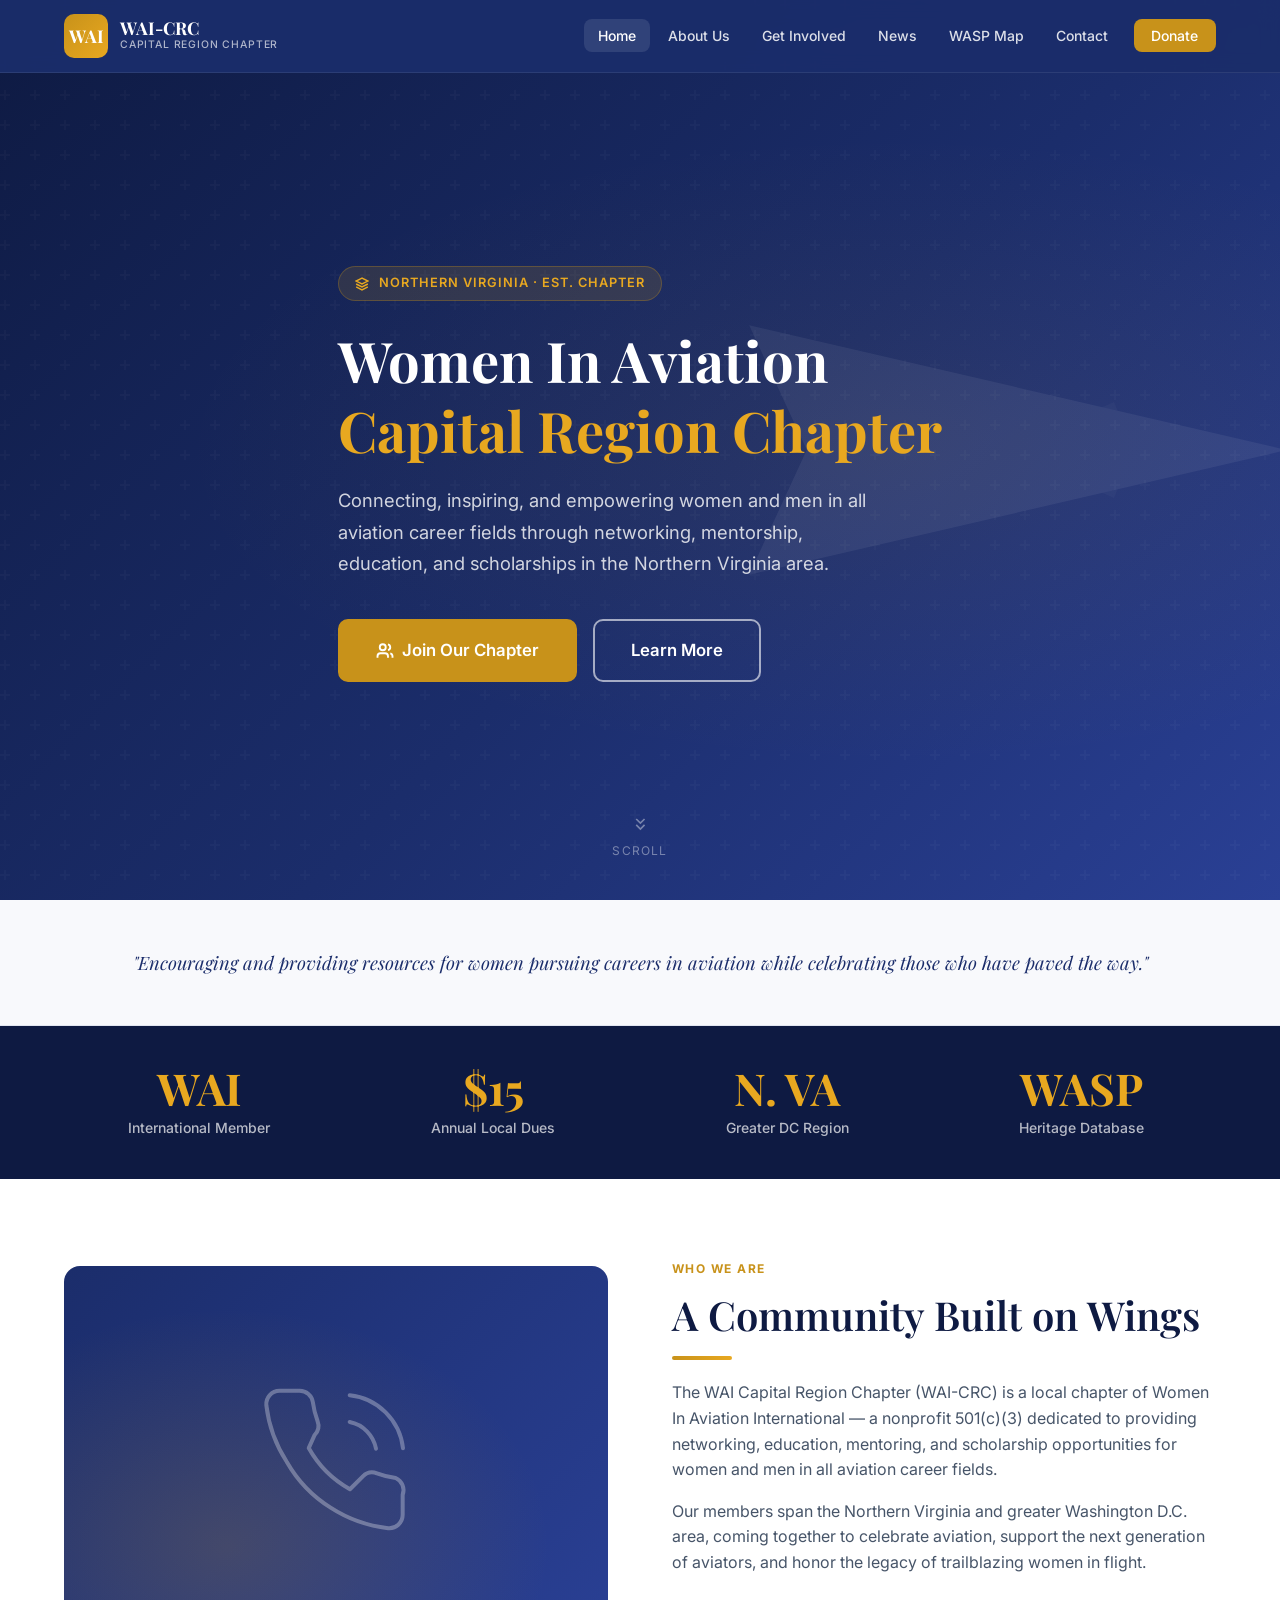
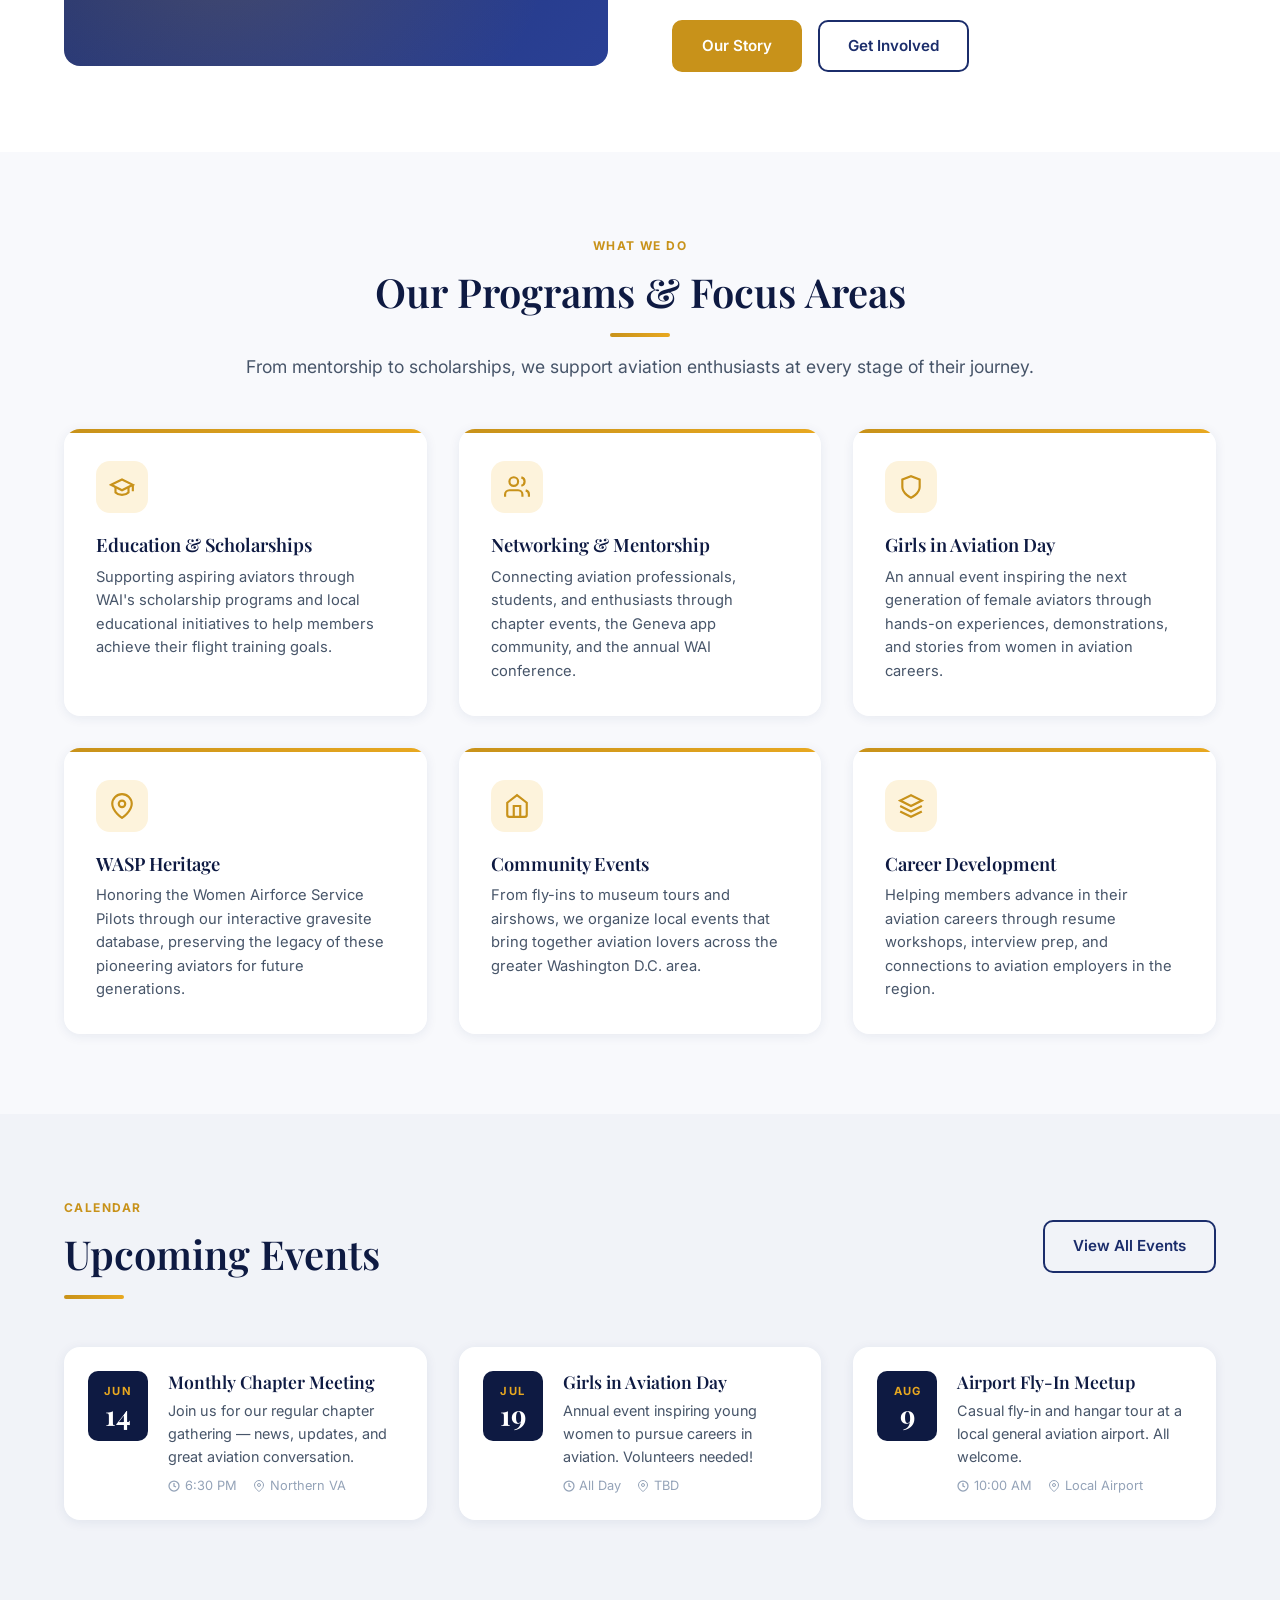
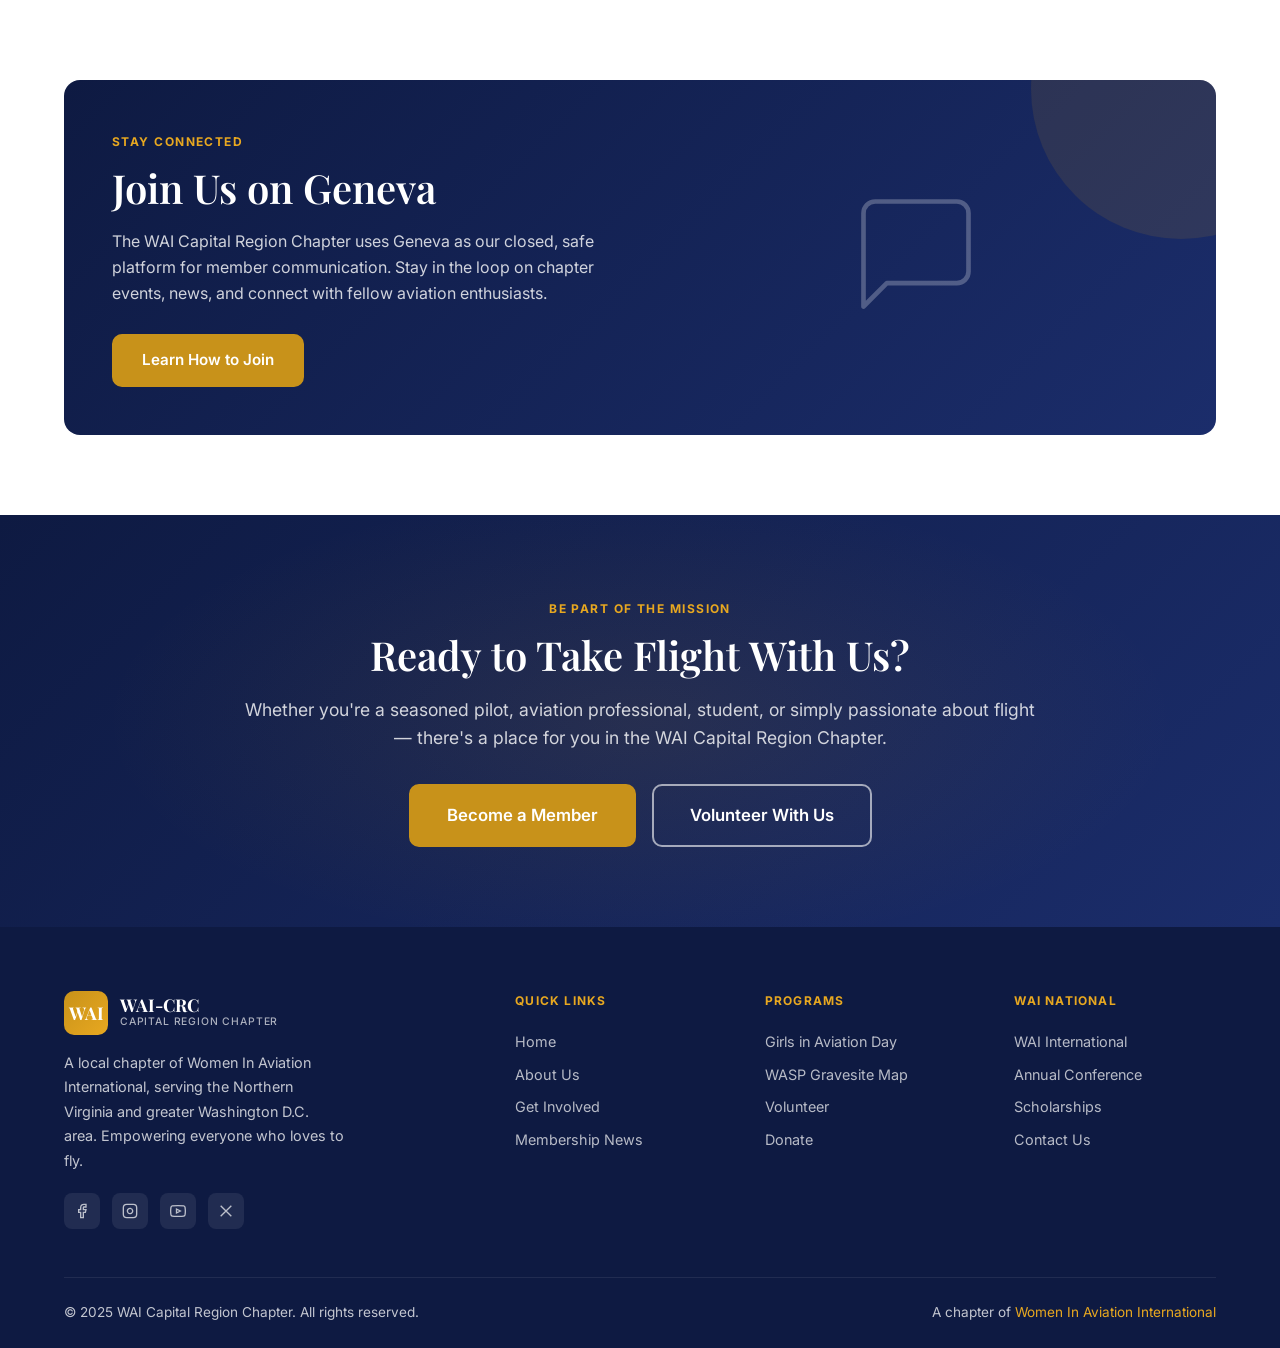
==== commit c6408bbd: "Replace LinkedIn with YouTube across all pages and config https://claude.ai/code/session_01N4LcWJaae" ====
--- a/index.html
+++ b/index.html
@@ -512,8 +512,8 @@
           <a href="#" class="social-link" aria-label="Instagram">
             <svg viewBox="0 0 24 24" fill="none" stroke="currentColor" stroke-width="2"><rect x="2" y="2" width="20" height="20" rx="5" ry="5"/><path d="M16 11.37A4 4 0 1 1 12.63 8 4 4 0 0 1 16 11.37z"/><line x1="17.5" y1="6.5" x2="17.51" y2="6.5"/></svg>
           </a>
-          <a href="#" class="social-link" aria-label="LinkedIn">
-            <svg viewBox="0 0 24 24" fill="none" stroke="currentColor" stroke-width="2"><path d="M16 8a6 6 0 0 1 6 6v7h-4v-7a2 2 0 0 0-2-2 2 2 0 0 0-2 2v7h-4v-7a6 6 0 0 1 6-6z"/><rect x="2" y="9" width="4" height="12"/><circle cx="4" cy="4" r="2"/></svg>
+          <a href="#" class="social-link" aria-label="YouTube">
+            <svg viewBox="0 0 24 24" fill="none" stroke="currentColor" stroke-width="2"><path d="M22.54 6.42a2.78 2.78 0 0 0-1.95-1.96C18.88 4 12 4 12 4s-6.88 0-8.59.46a2.78 2.78 0 0 0-1.95 1.96A29 29 0 0 0 1 12a29 29 0 0 0 .46 5.58A2.78 2.78 0 0 0 3.41 19.54C5.12 20 12 20 12 20s6.88 0 8.59-.46a2.78 2.78 0 0 0 1.95-1.96A29 29 0 0 0 23 12a29 29 0 0 0-.46-5.58z"/><polygon points="9.75 15.02 15.5 12 9.75 8.98 9.75 15.02"/></svg>
           </a>
           <a href="#" class="social-link" aria-label="Twitter/X">
             <svg viewBox="0 0 24 24" fill="none" stroke="currentColor" stroke-width="2"><path d="M4 4l16 16M4 20L20 4"/></svg>
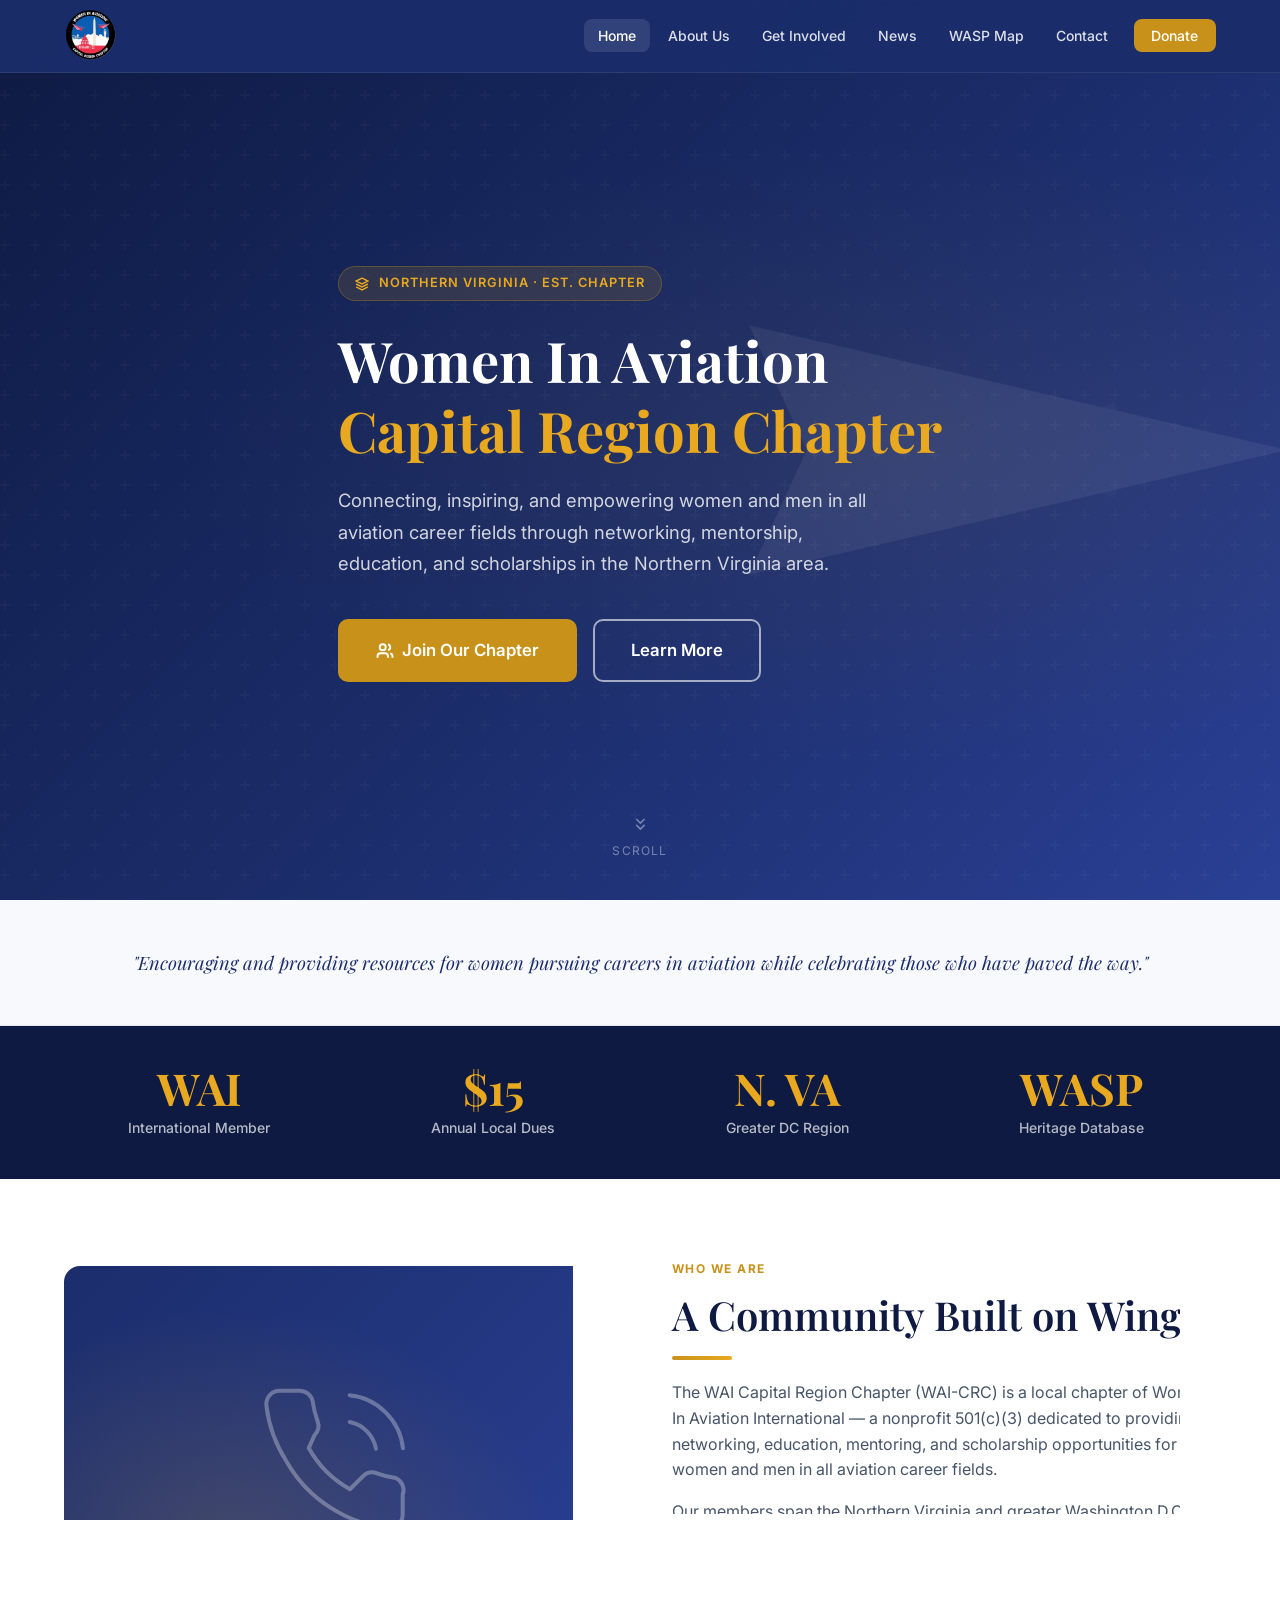
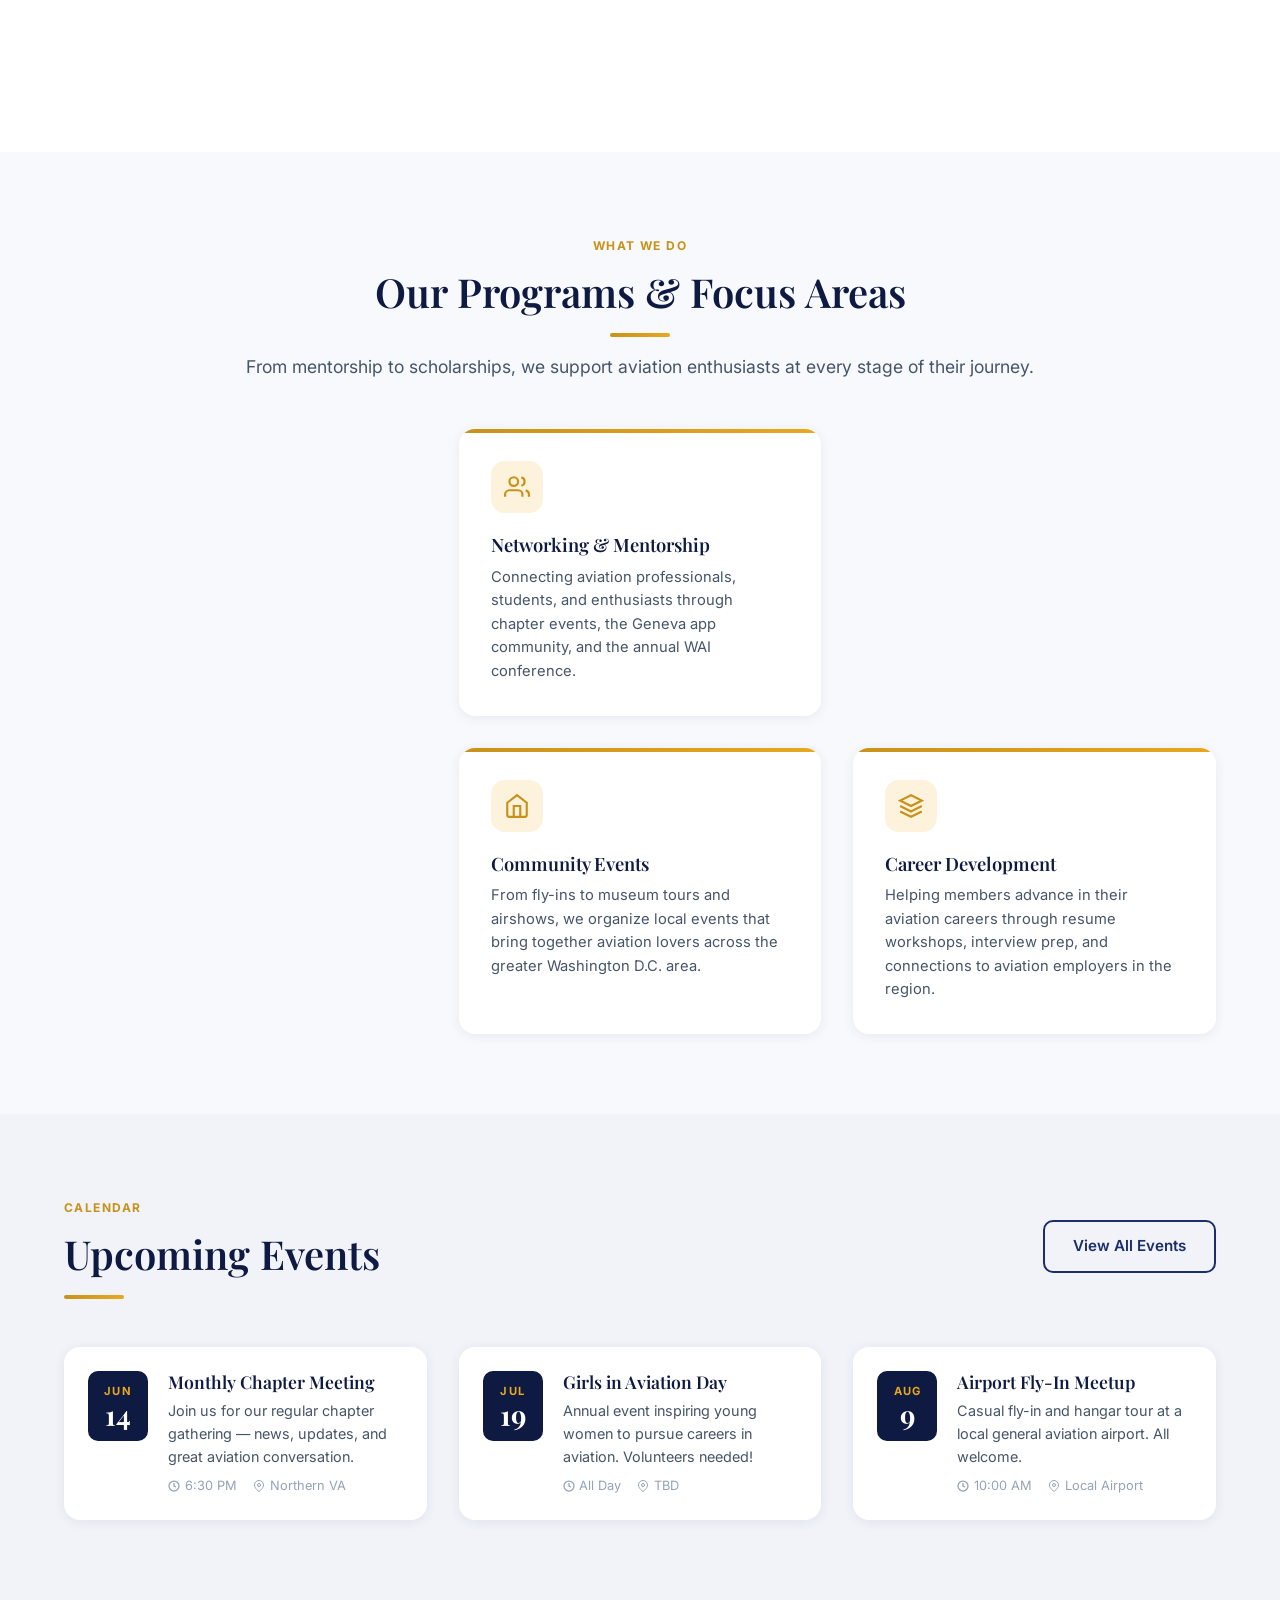
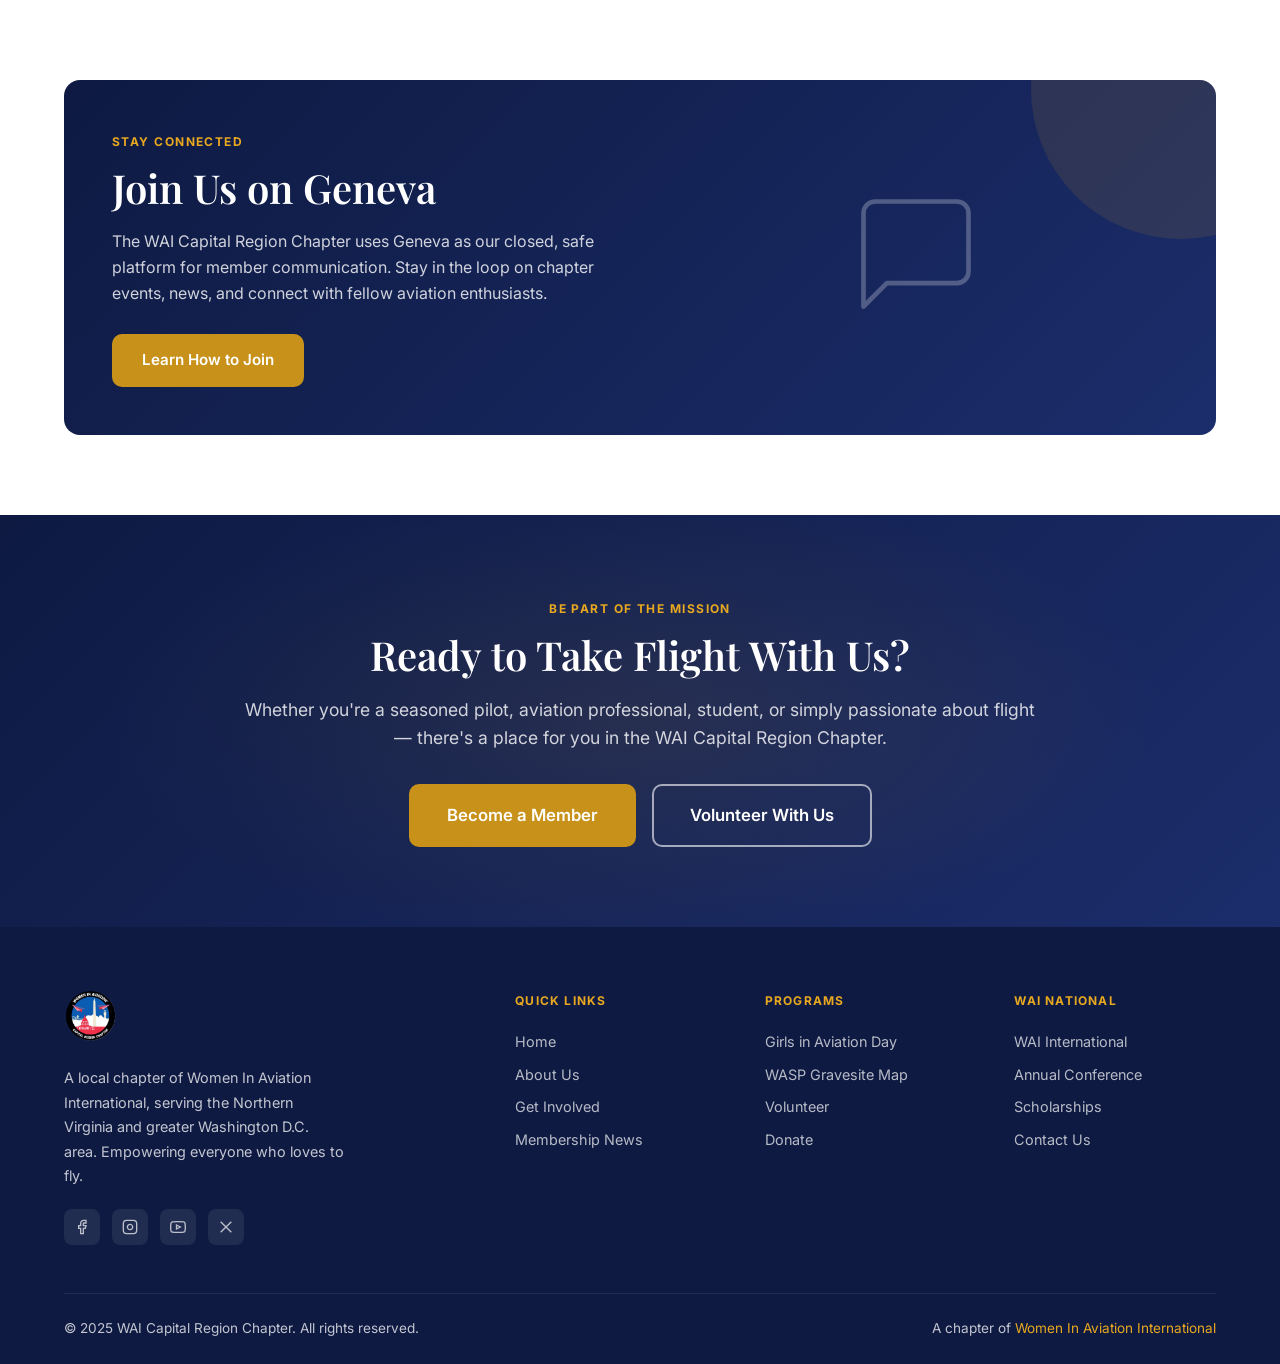
==== commit bd731309: "Replace CSS logo badge with actual chapter logo image across all pages Adds images/logo.png (the cir" ====
--- a/index.html
+++ b/index.html
@@ -232,11 +232,7 @@
 <nav id="navbar">
   <div class="navbar-inner">
     <a href="index.html" class="navbar-logo">
-      <div class="logo-badge">WAI</div>
-      <div class="logo-text">
-        <span class="logo-main">WAI-CRC</span>
-        <span class="logo-sub">Capital Region Chapter</span>
-      </div>
+      <img src="images/logo.png" alt="WAI Capital Region Chapter" style="height:52px;width:auto;">
     </a>
     <ul class="navbar-nav" id="nav-links">
       <li><a href="index.html">Home</a></li>
@@ -498,11 +494,7 @@
     <div class="footer-grid">
       <div class="footer-brand">
         <div class="navbar-logo" style="display:inline-flex;">
-          <div class="logo-badge">WAI</div>
-          <div class="logo-text">
-            <span class="logo-main" style="color:white;">WAI-CRC</span>
-            <span class="logo-sub">Capital Region Chapter</span>
-          </div>
+          <img src="images/logo.png" alt="WAI Capital Region Chapter" style="height:52px;width:auto;">
         </div>
         <p>A local chapter of Women In Aviation International, serving the Northern Virginia and greater Washington D.C. area. Empowering everyone who loves to fly.</p>
         <div class="social-links" style="margin-top:1.25rem;">
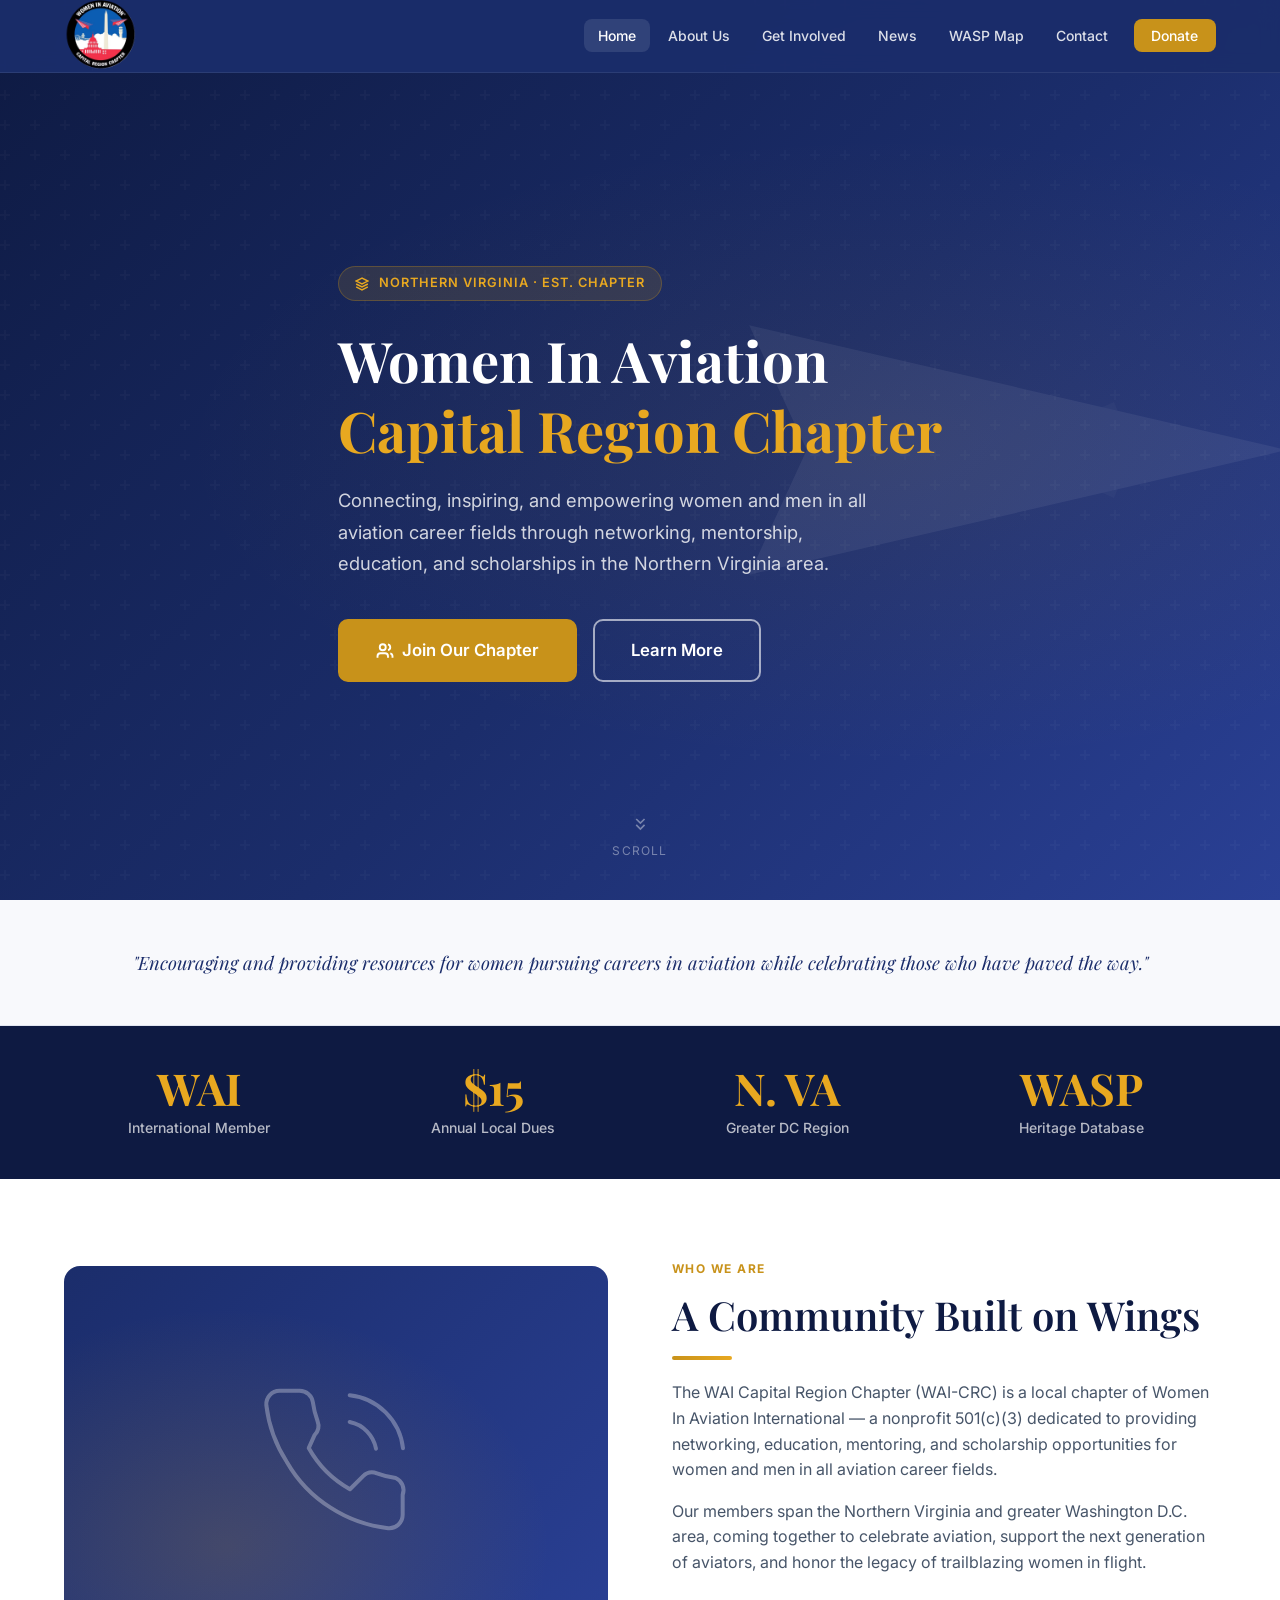
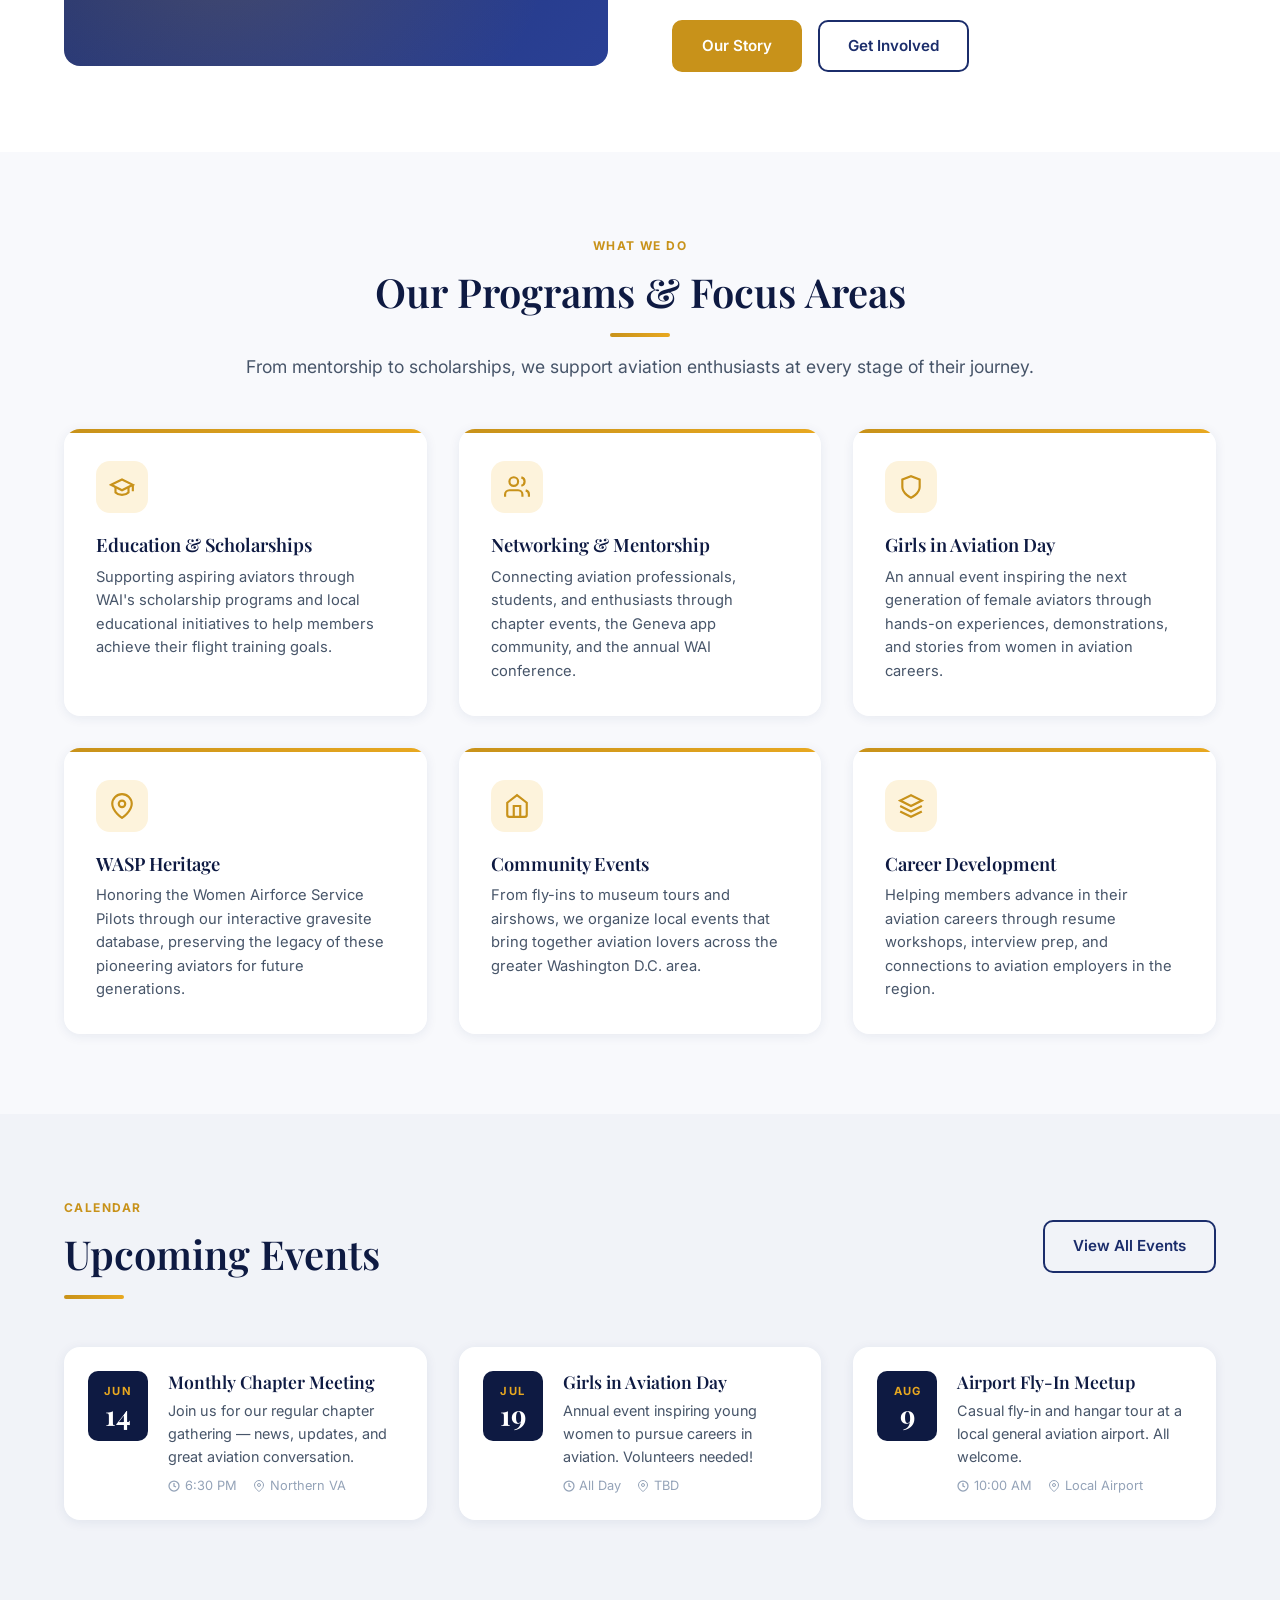
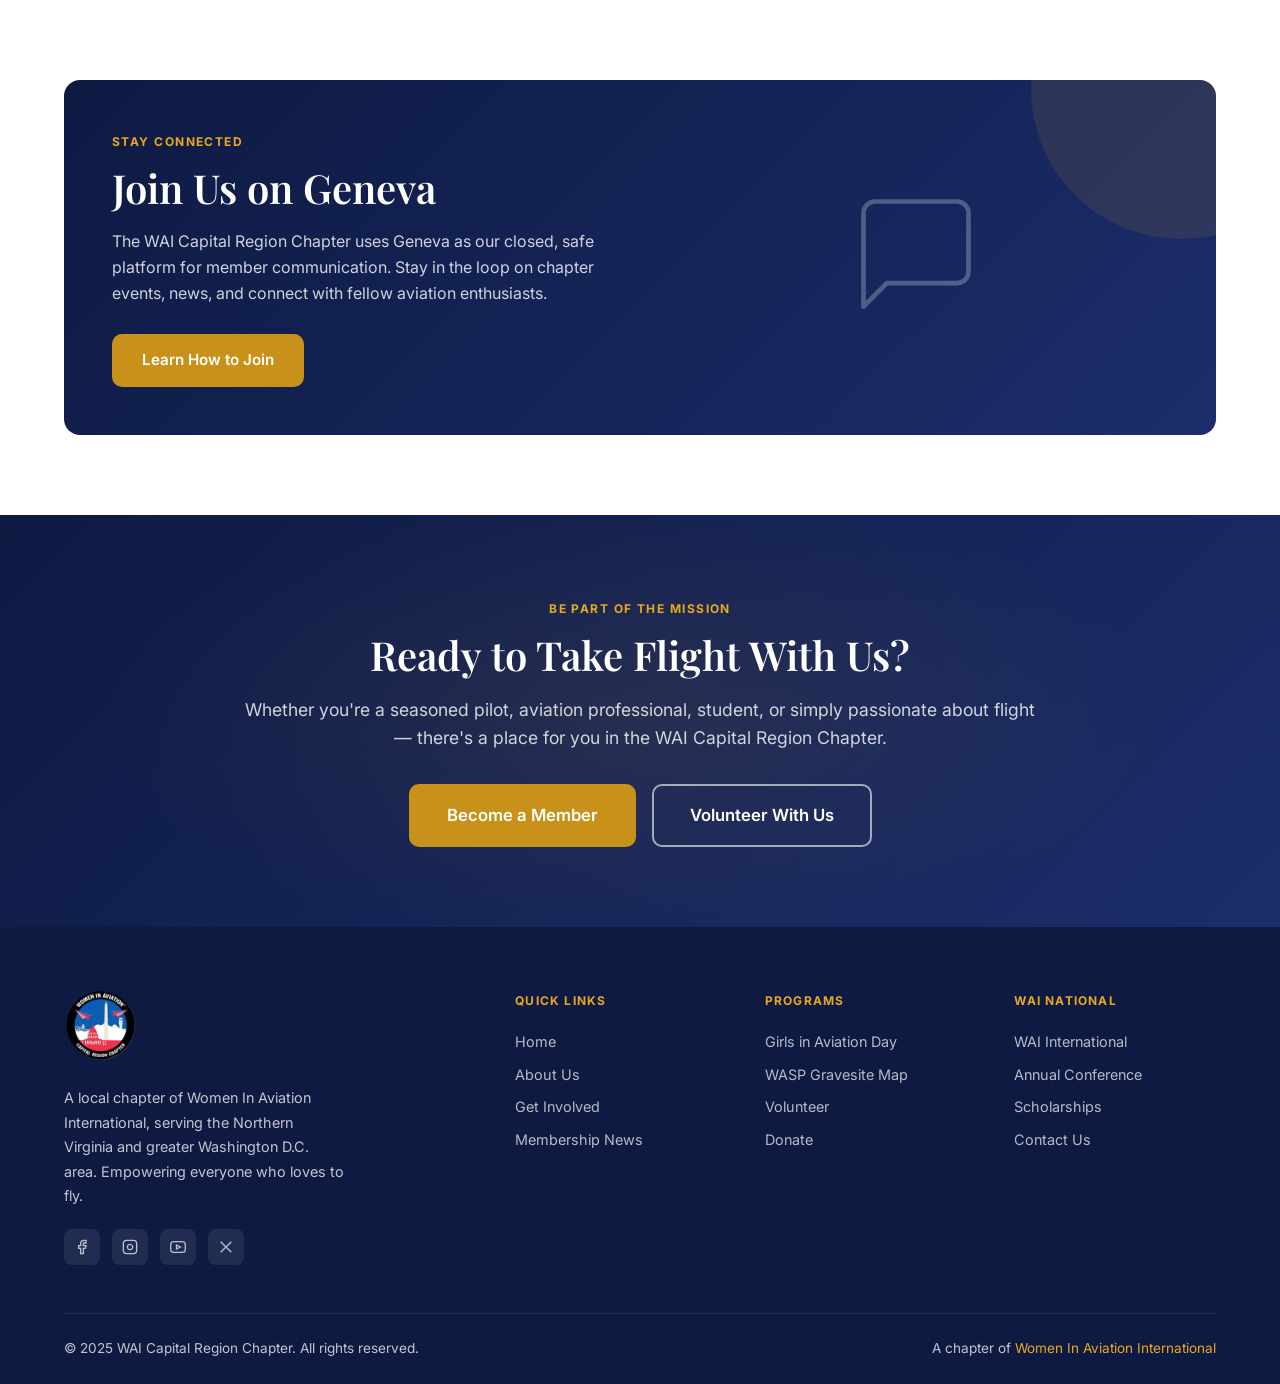
==== commit 315fbf13: "Increase logo size from 52px to 72px for better visibility https://claude.ai/code/session_01N4LcWJaa" ====
--- a/index.html
+++ b/index.html
@@ -232,7 +232,7 @@
 <nav id="navbar">
   <div class="navbar-inner">
     <a href="index.html" class="navbar-logo">
-      <img src="images/logo.png" alt="WAI Capital Region Chapter" style="height:52px;width:auto;">
+      <img src="images/logo.png" alt="WAI Capital Region Chapter" style="height:72px;width:auto;">
     </a>
     <ul class="navbar-nav" id="nav-links">
       <li><a href="index.html">Home</a></li>
@@ -494,7 +494,7 @@
     <div class="footer-grid">
       <div class="footer-brand">
         <div class="navbar-logo" style="display:inline-flex;">
-          <img src="images/logo.png" alt="WAI Capital Region Chapter" style="height:52px;width:auto;">
+          <img src="images/logo.png" alt="WAI Capital Region Chapter" style="height:72px;width:auto;">
         </div>
         <p>A local chapter of Women In Aviation International, serving the Northern Virginia and greater Washington D.C. area. Empowering everyone who loves to fly.</p>
         <div class="social-links" style="margin-top:1.25rem;">
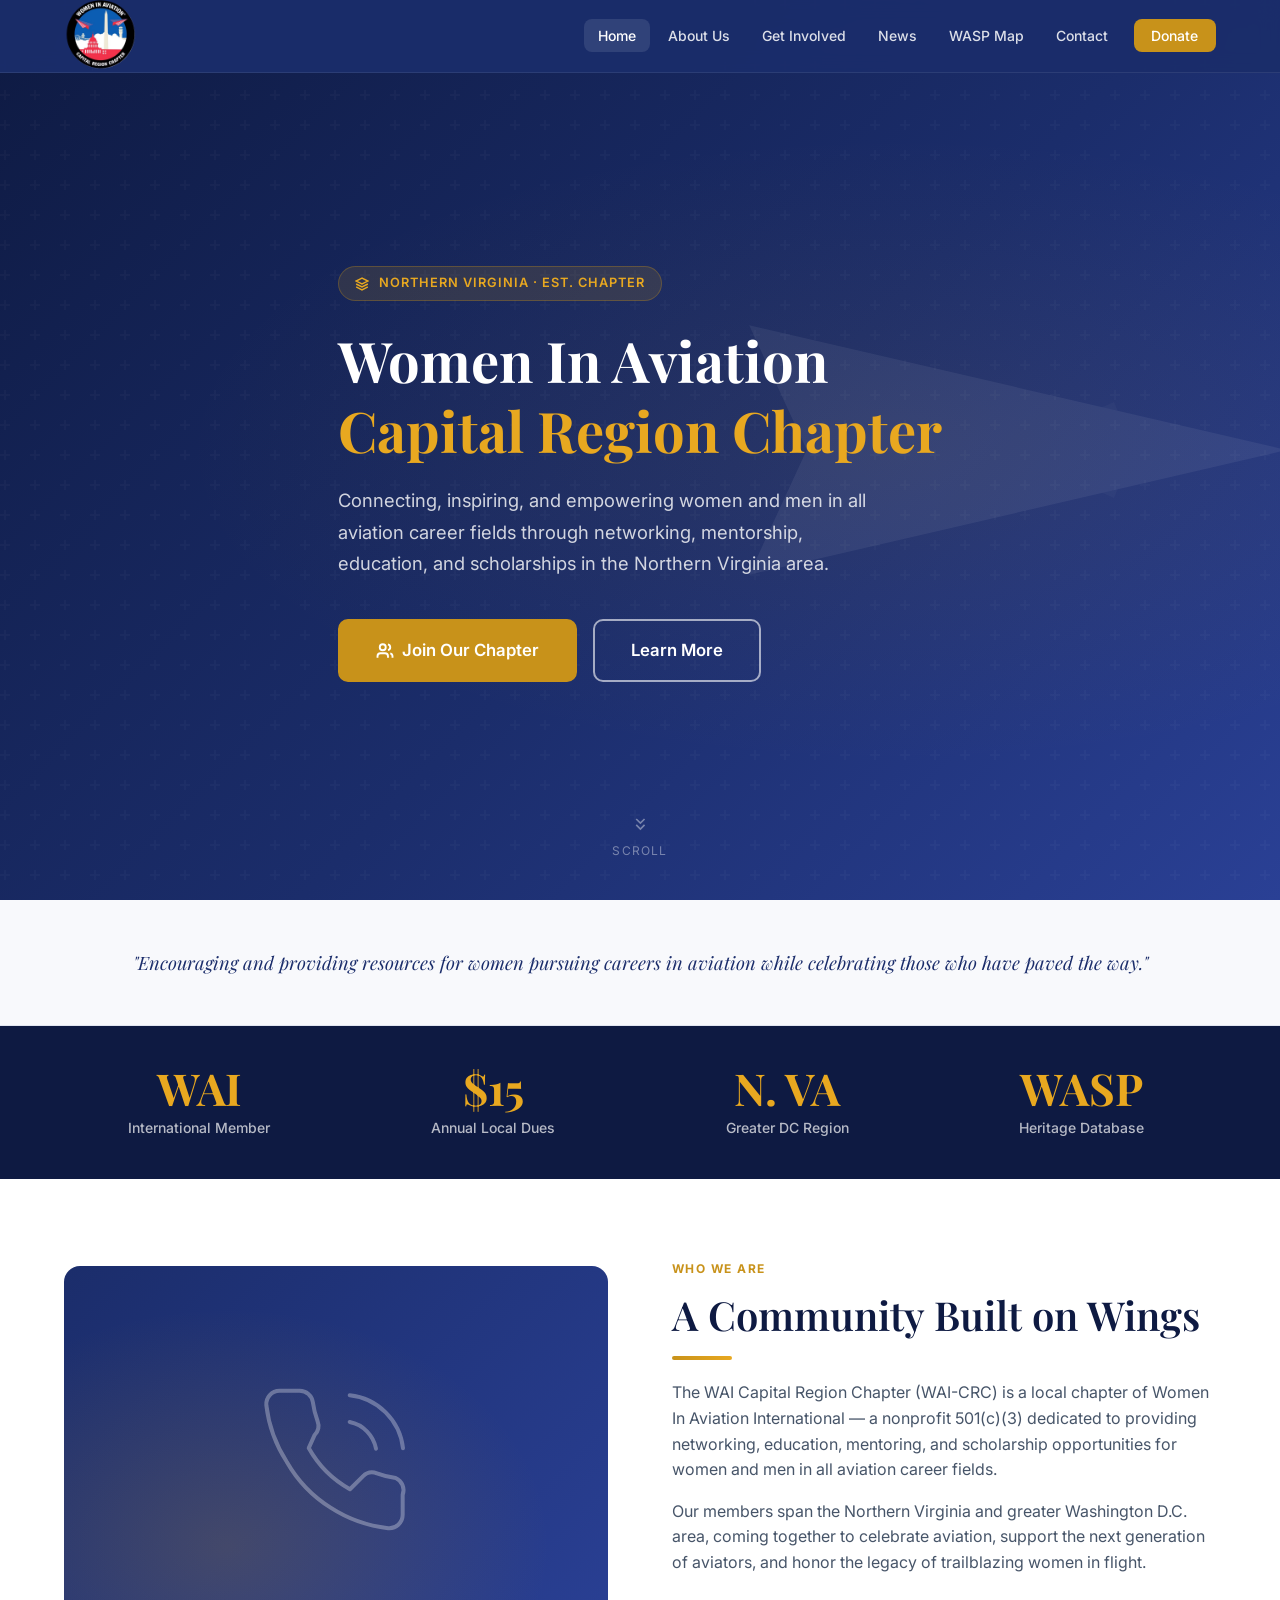
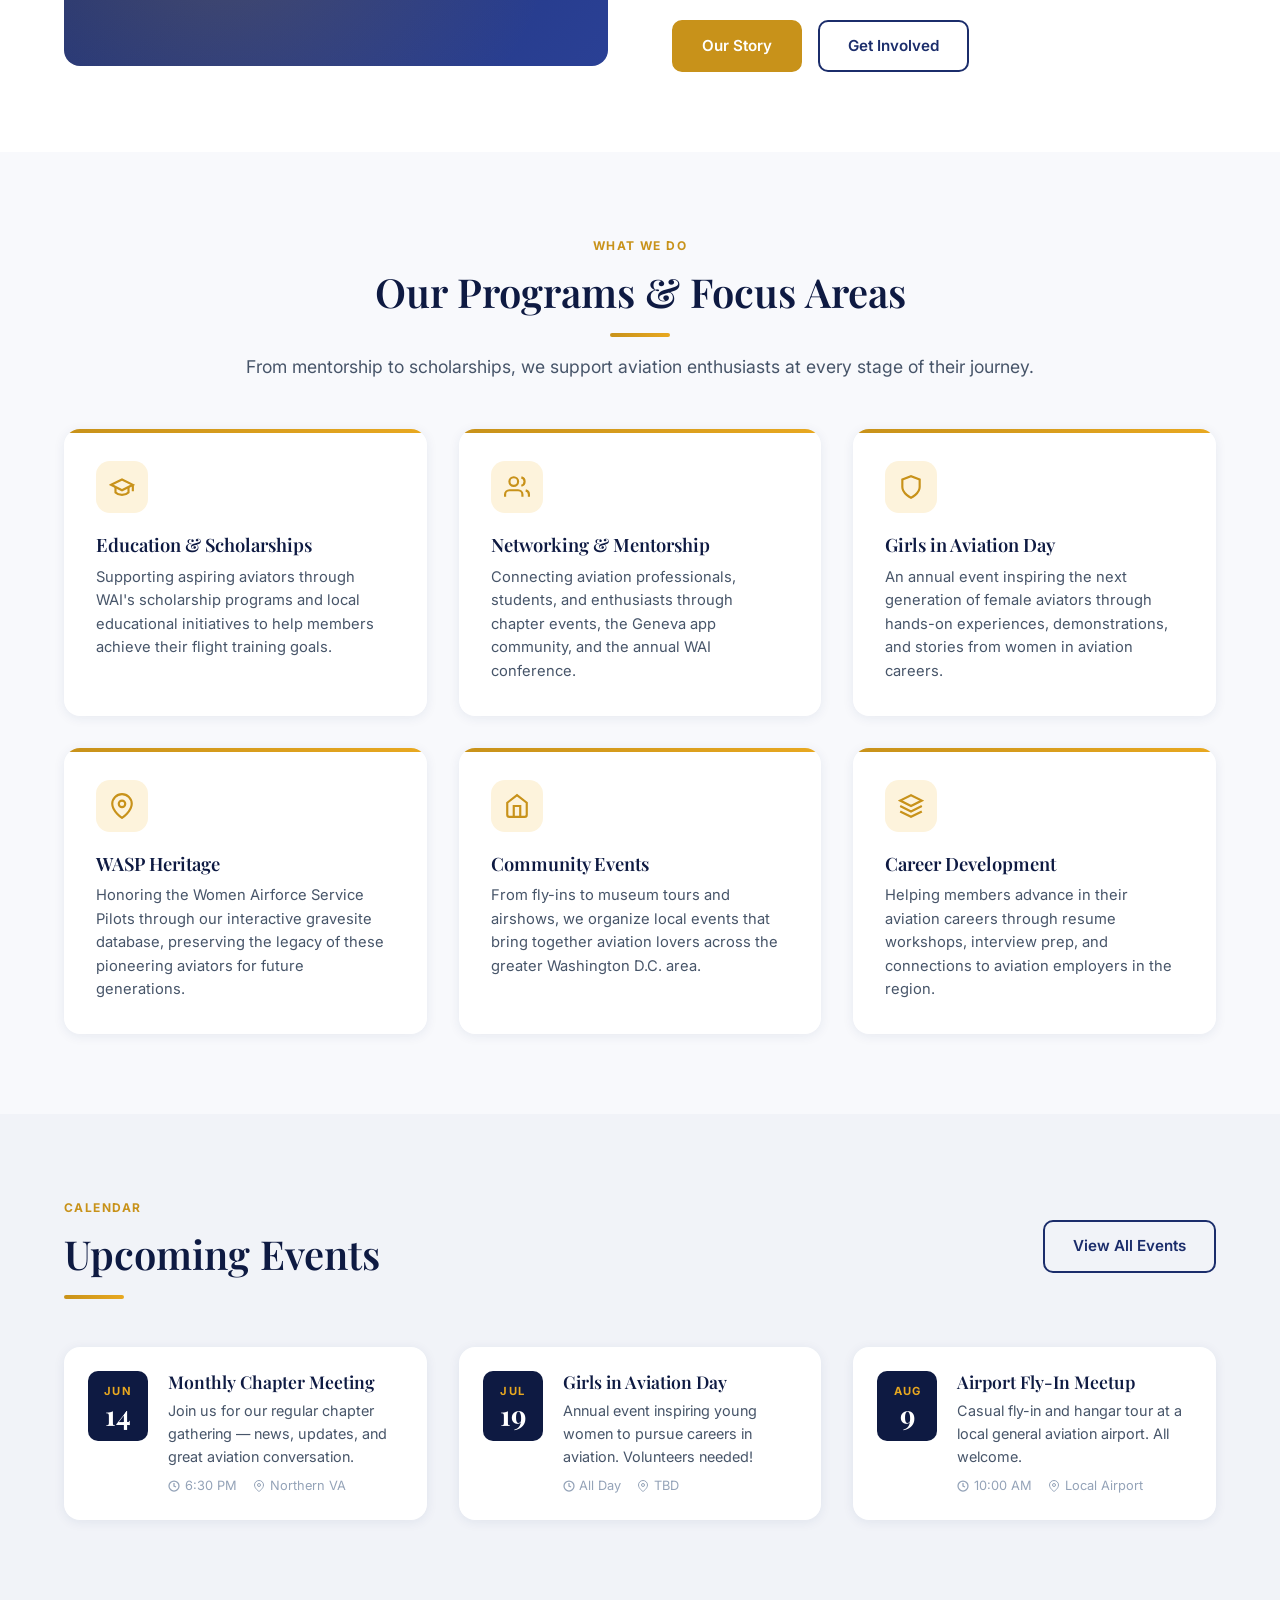
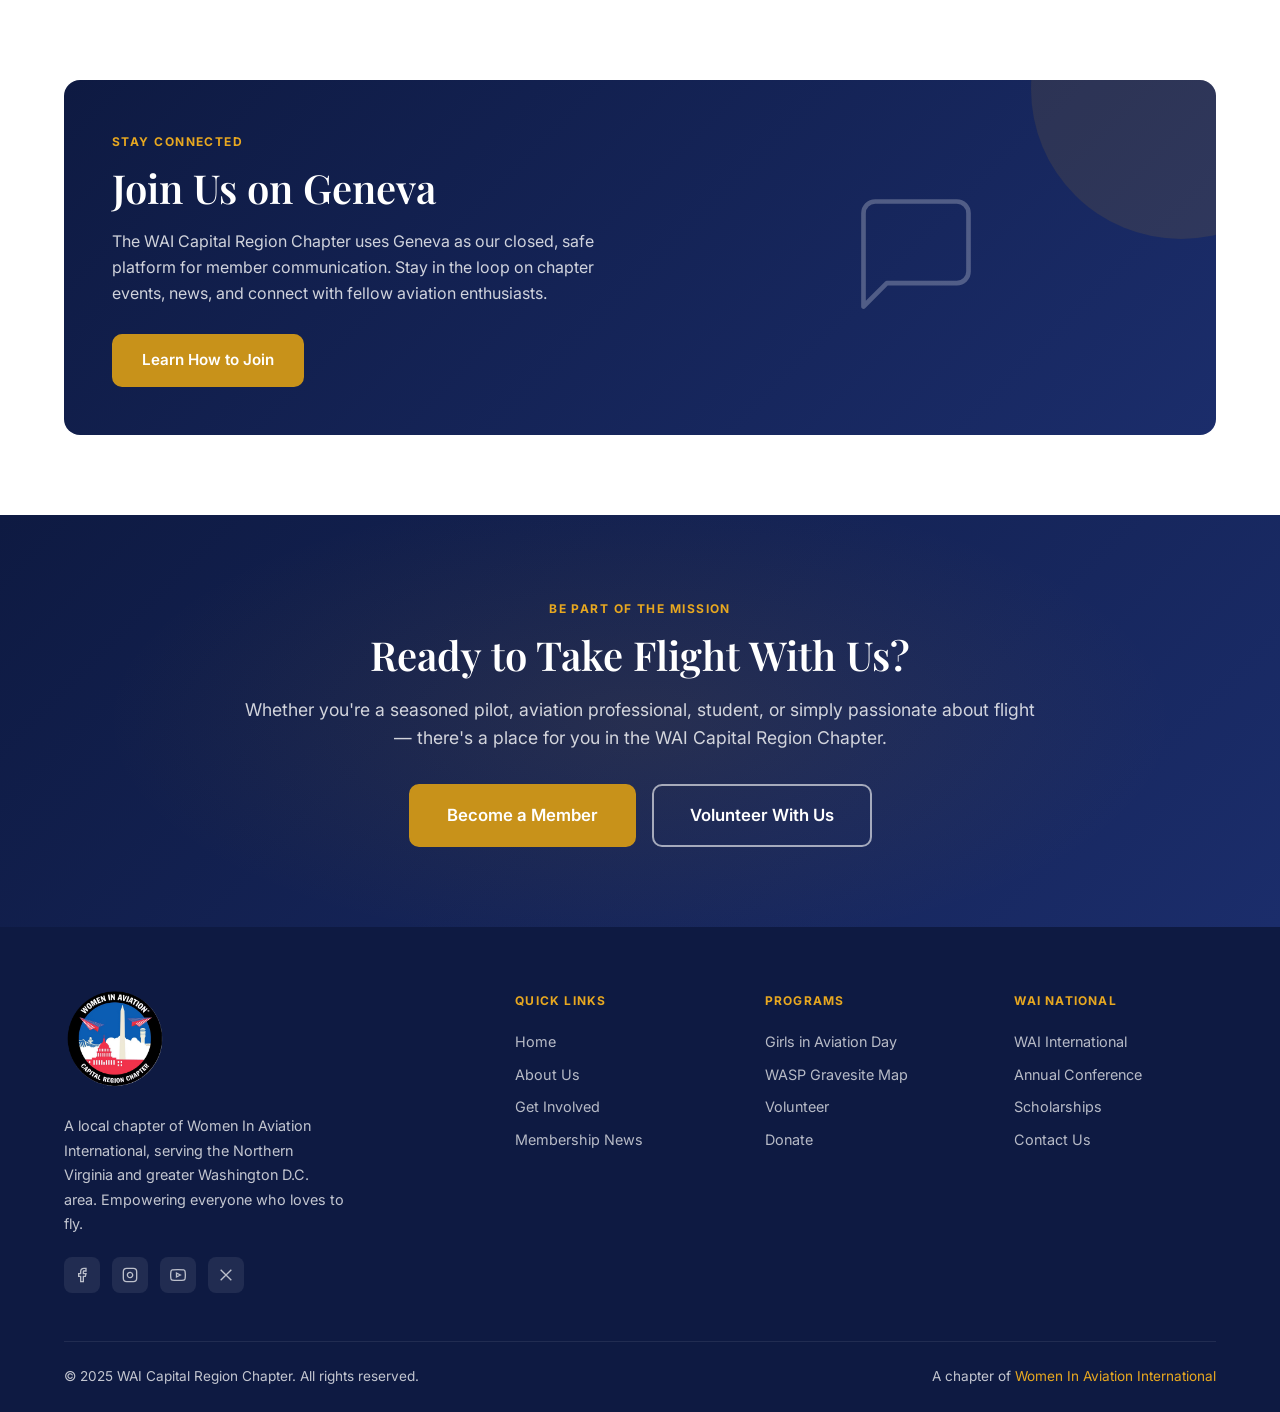
==== commit d88af1d6: "Increase footer logo to 100px, keep navbar at 72px https://claude.ai/code/session_01N4LcWJaae5bqdjCL" ====
--- a/index.html
+++ b/index.html
@@ -494,7 +494,7 @@
     <div class="footer-grid">
       <div class="footer-brand">
         <div class="navbar-logo" style="display:inline-flex;">
-          <img src="images/logo.png" alt="WAI Capital Region Chapter" style="height:72px;width:auto;">
+          <img src="images/logo.png" alt="WAI Capital Region Chapter" style="height:100px;width:auto;">
         </div>
         <p>A local chapter of Women In Aviation International, serving the Northern Virginia and greater Washington D.C. area. Empowering everyone who loves to fly.</p>
         <div class="social-links" style="margin-top:1.25rem;">
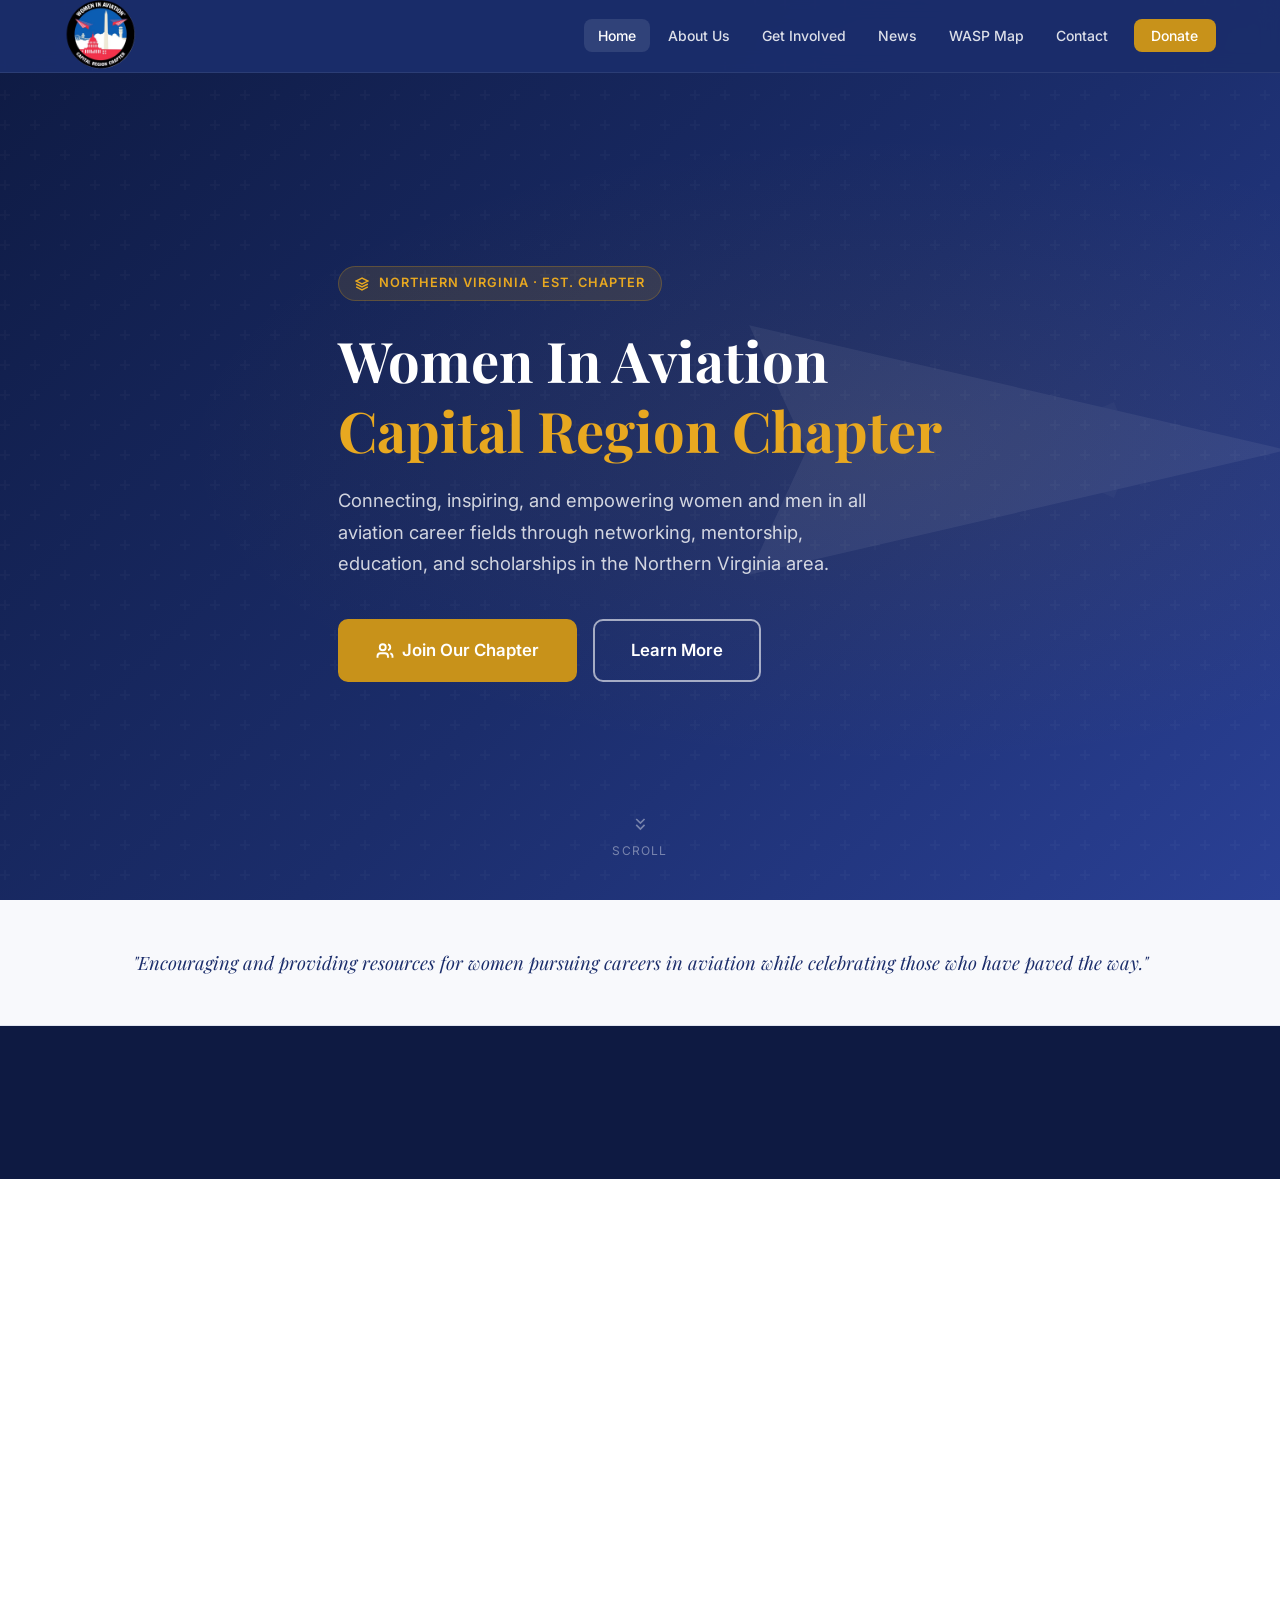
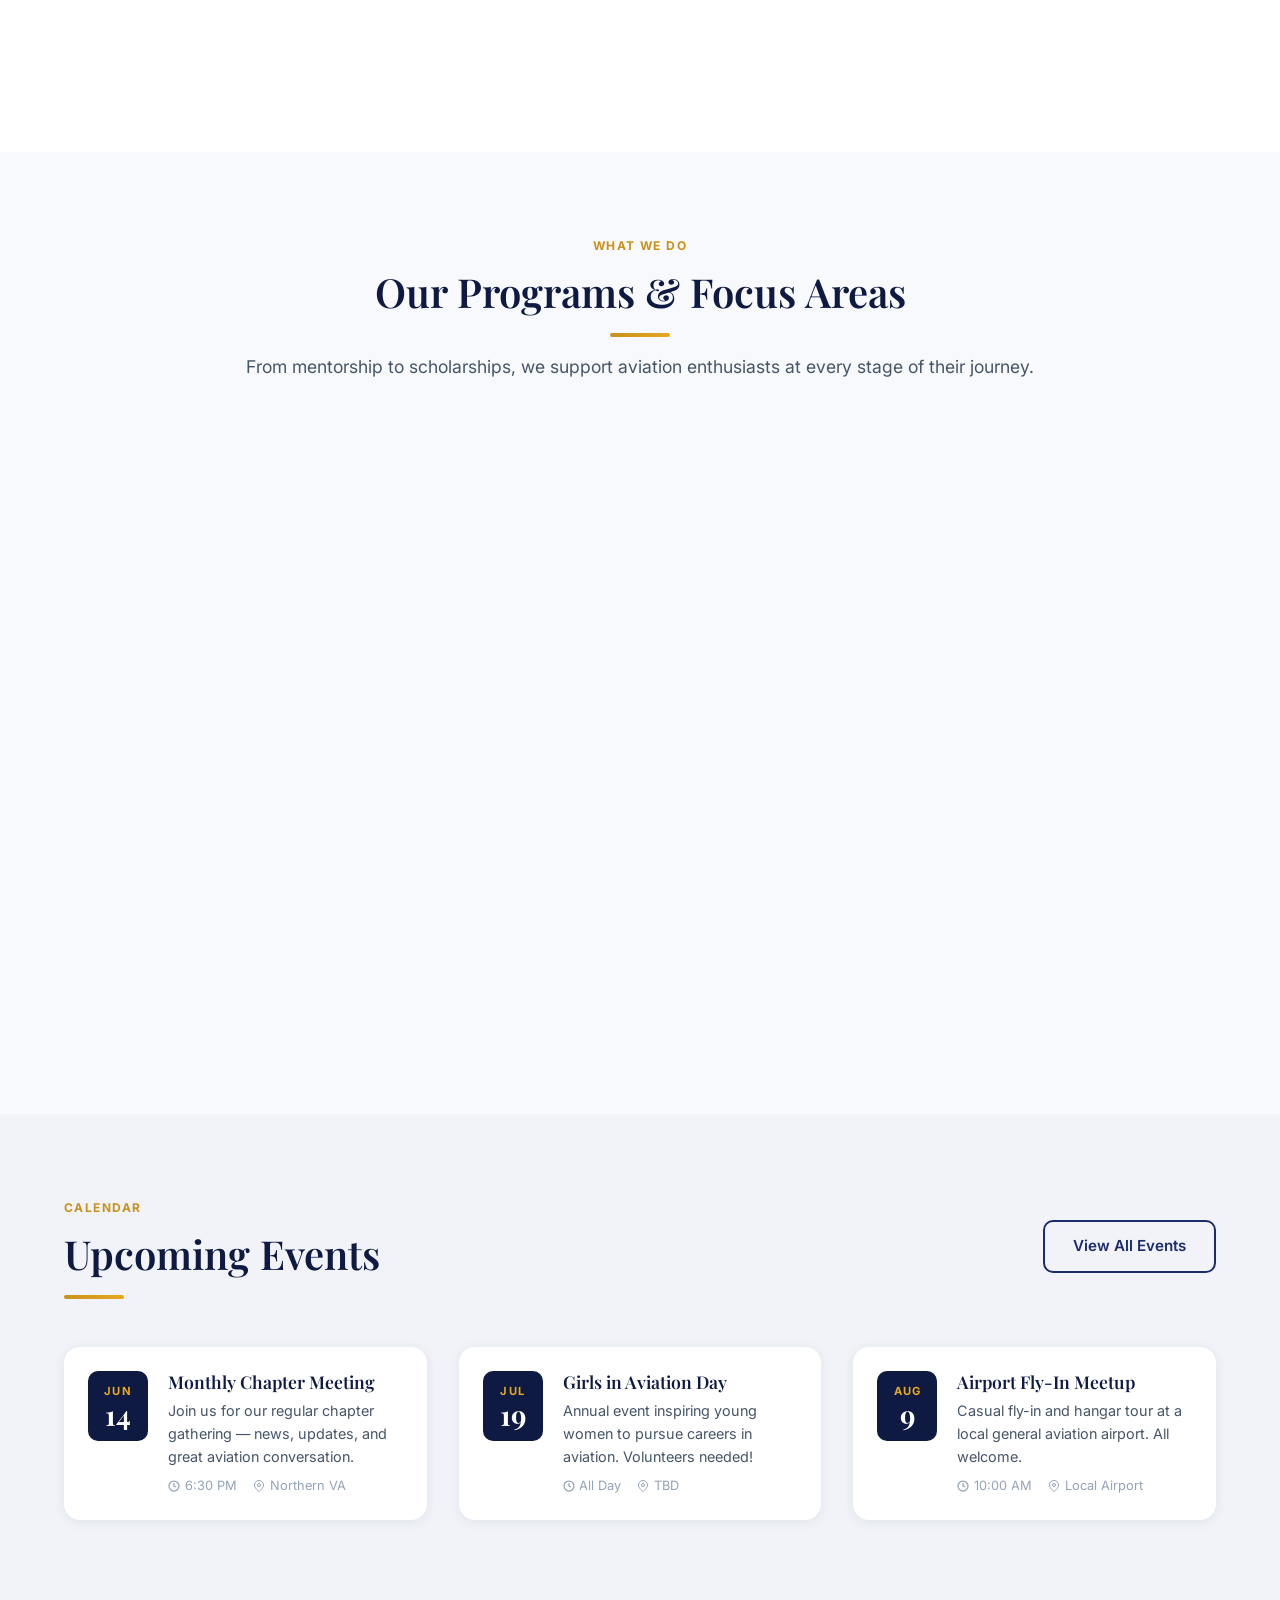
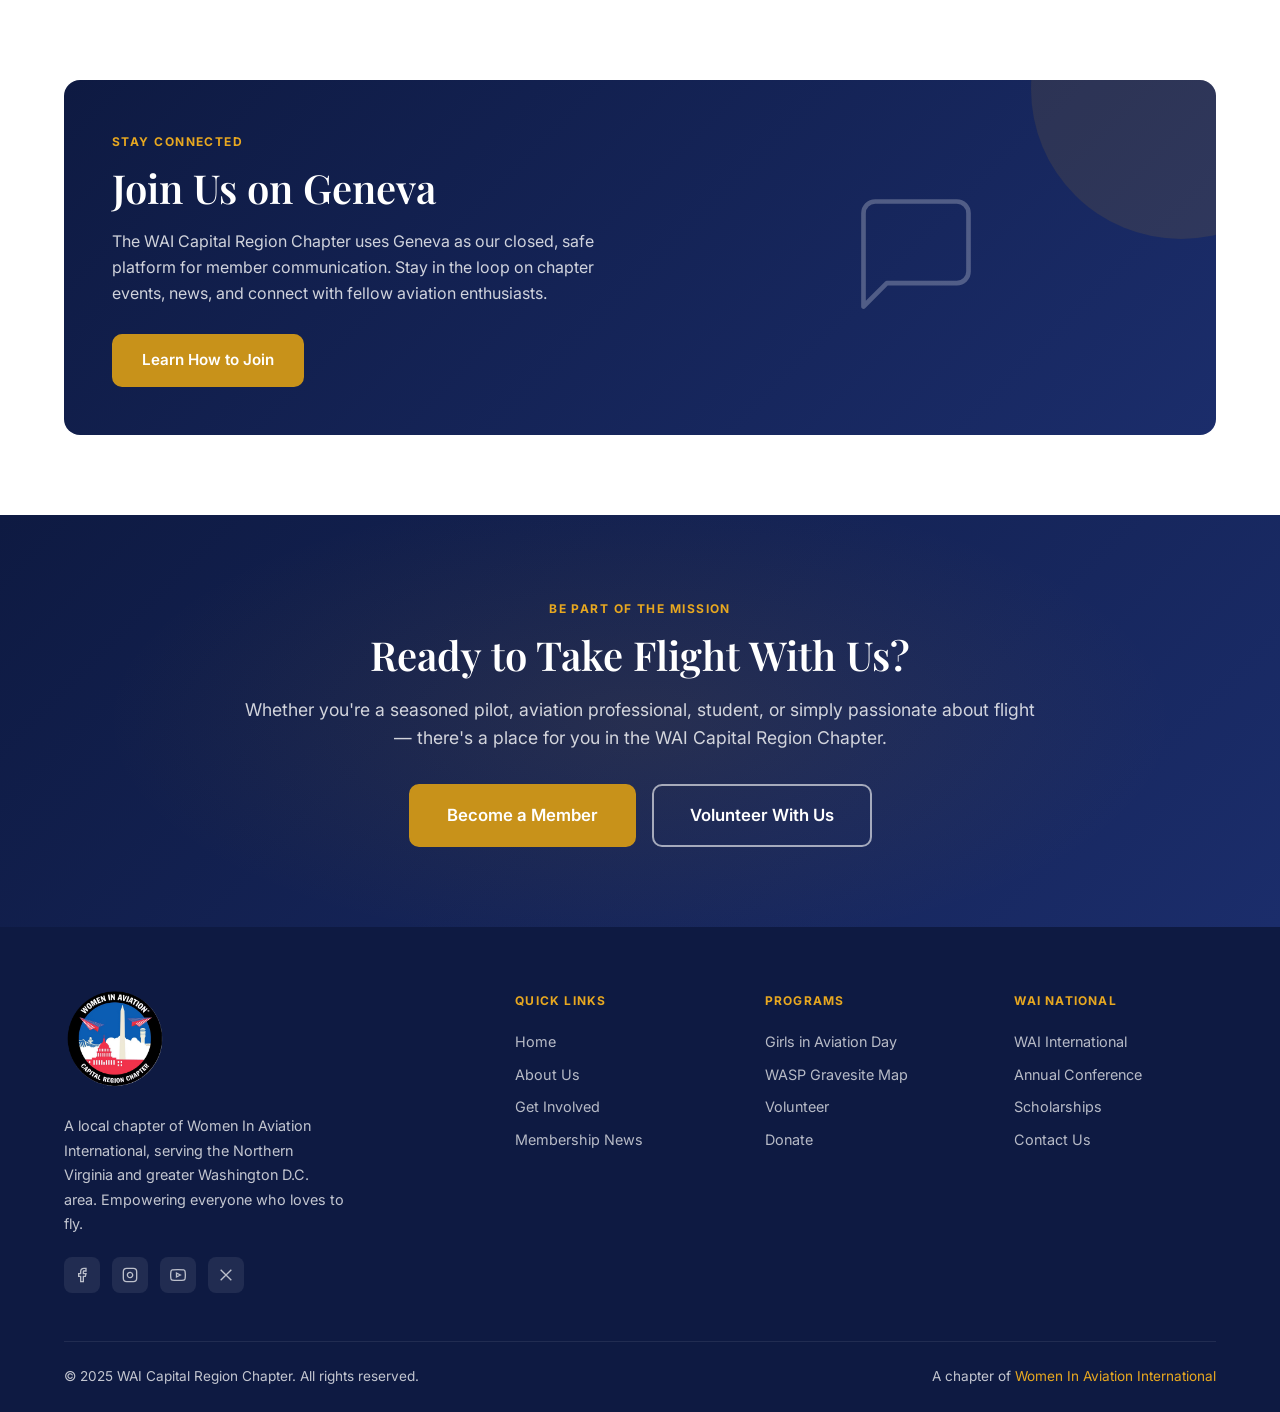
==== commit a790ad48: "Replace phone icon with airplane SVG; add form email setup to README https://claude.ai/code/session_" ====
--- a/index.html
+++ b/index.html
@@ -319,9 +319,7 @@
       <div class="about-img-block">
         <div class="about-img-inner">
           <svg width="160" height="160" viewBox="0 0 24 24" fill="none" stroke="white" stroke-width="0.6" stroke-linecap="round" stroke-linejoin="round">
-            <path d="M22 16.92v3a2 2 0 0 1-2.18 2 19.79 19.79 0 0 1-8.63-3.07A19.5 19.5 0 0 1 4.63 12 19.79 19.79 0 0 1 1.55 3.5 2 2 0 0 1 3.53 1.33h3a2 2 0 0 1 2 1.72 12.84 12.84 0 0 0 .7 2.81 2 2 0 0 1-.45 2.11L7.91 9.91a16 16 0 0 0 6.18 6.18l1.94-1.94a2 2 0 0 1 2.11-.45 12.84 12.84 0 0 0 2.81.7A2 2 0 0 1 22 16.92z"/>
-            <path d="M14.05 2a9 9 0 0 1 8 7.94"/>
-            <path d="M14.05 6A5 5 0 0 1 18 10"/>
+            <path d="M21 16v-2l-8-5V3.5a1.5 1.5 0 0 0-3 0V9l-8 5v2l8-2.5V19l-2 1.5V22l3.5-1 3.5 1v-1.5L13 19v-5.5l8 2.5z"/>
           </svg>
         </div>
       </div>
--- a/css/styles.css
+++ b/css/styles.css
@@ -170,35 +170,6 @@
   align-items: center;
   gap: 0.75rem;
   text-decoration: none;
-}
-.logo-badge {
-  width: 44px; height: 44px;
-  background: linear-gradient(135deg, var(--gold), var(--gold-light));
-  border-radius: 10px;
-  display: flex;
-  align-items: center;
-  justify-content: center;
-  font-family: 'Playfair Display', serif;
-  font-size: 1.1rem;
-  font-weight: 700;
-  color: var(--white);
-  flex-shrink: 0;
-}
-.logo-text { color: var(--white); }
-.logo-text .logo-main {
-  display: block;
-  font-family: 'Playfair Display', serif;
-  font-size: 1.1rem;
-  font-weight: 700;
-  line-height: 1.1;
-}
-.logo-text .logo-sub {
-  display: block;
-  font-size: 0.65rem;
-  font-weight: 500;
-  letter-spacing: 0.08em;
-  color: rgba(255,255,255,0.65);
-  text-transform: uppercase;
 }
 .navbar-nav {
   display: flex;
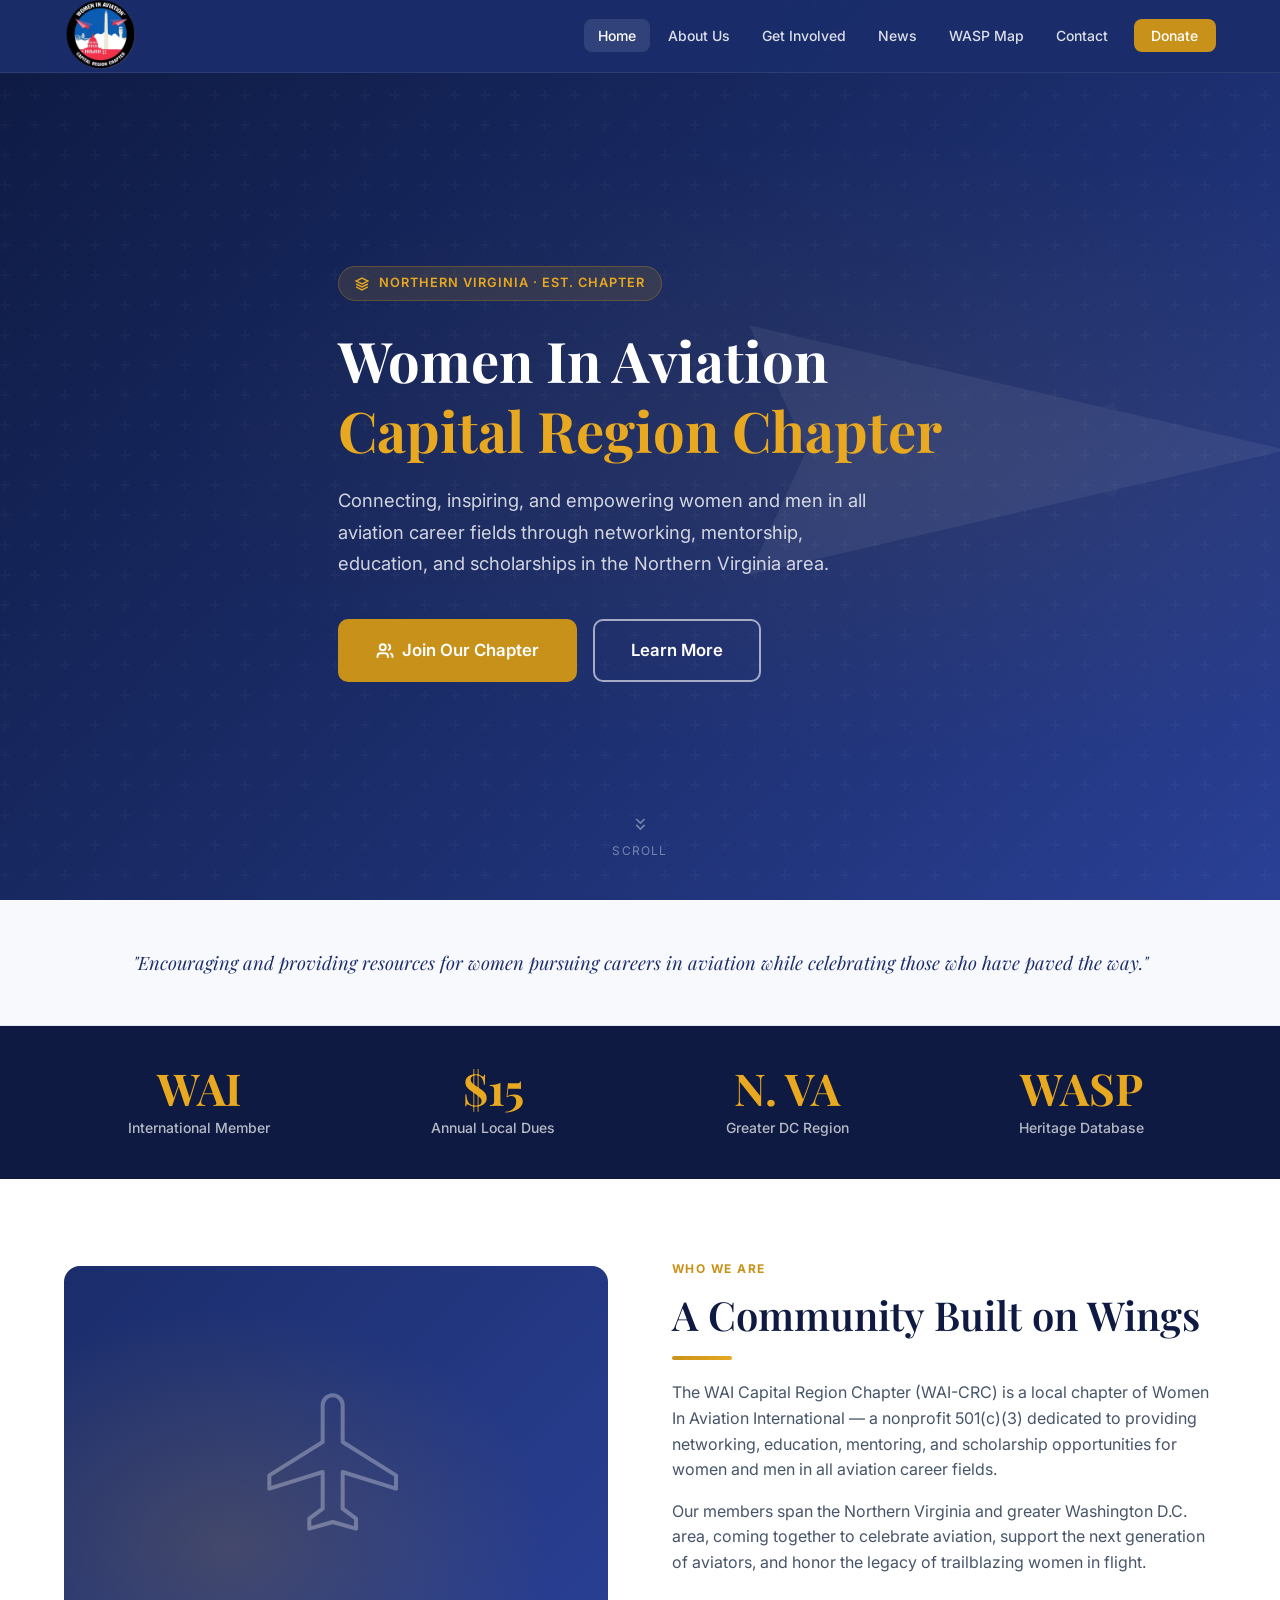
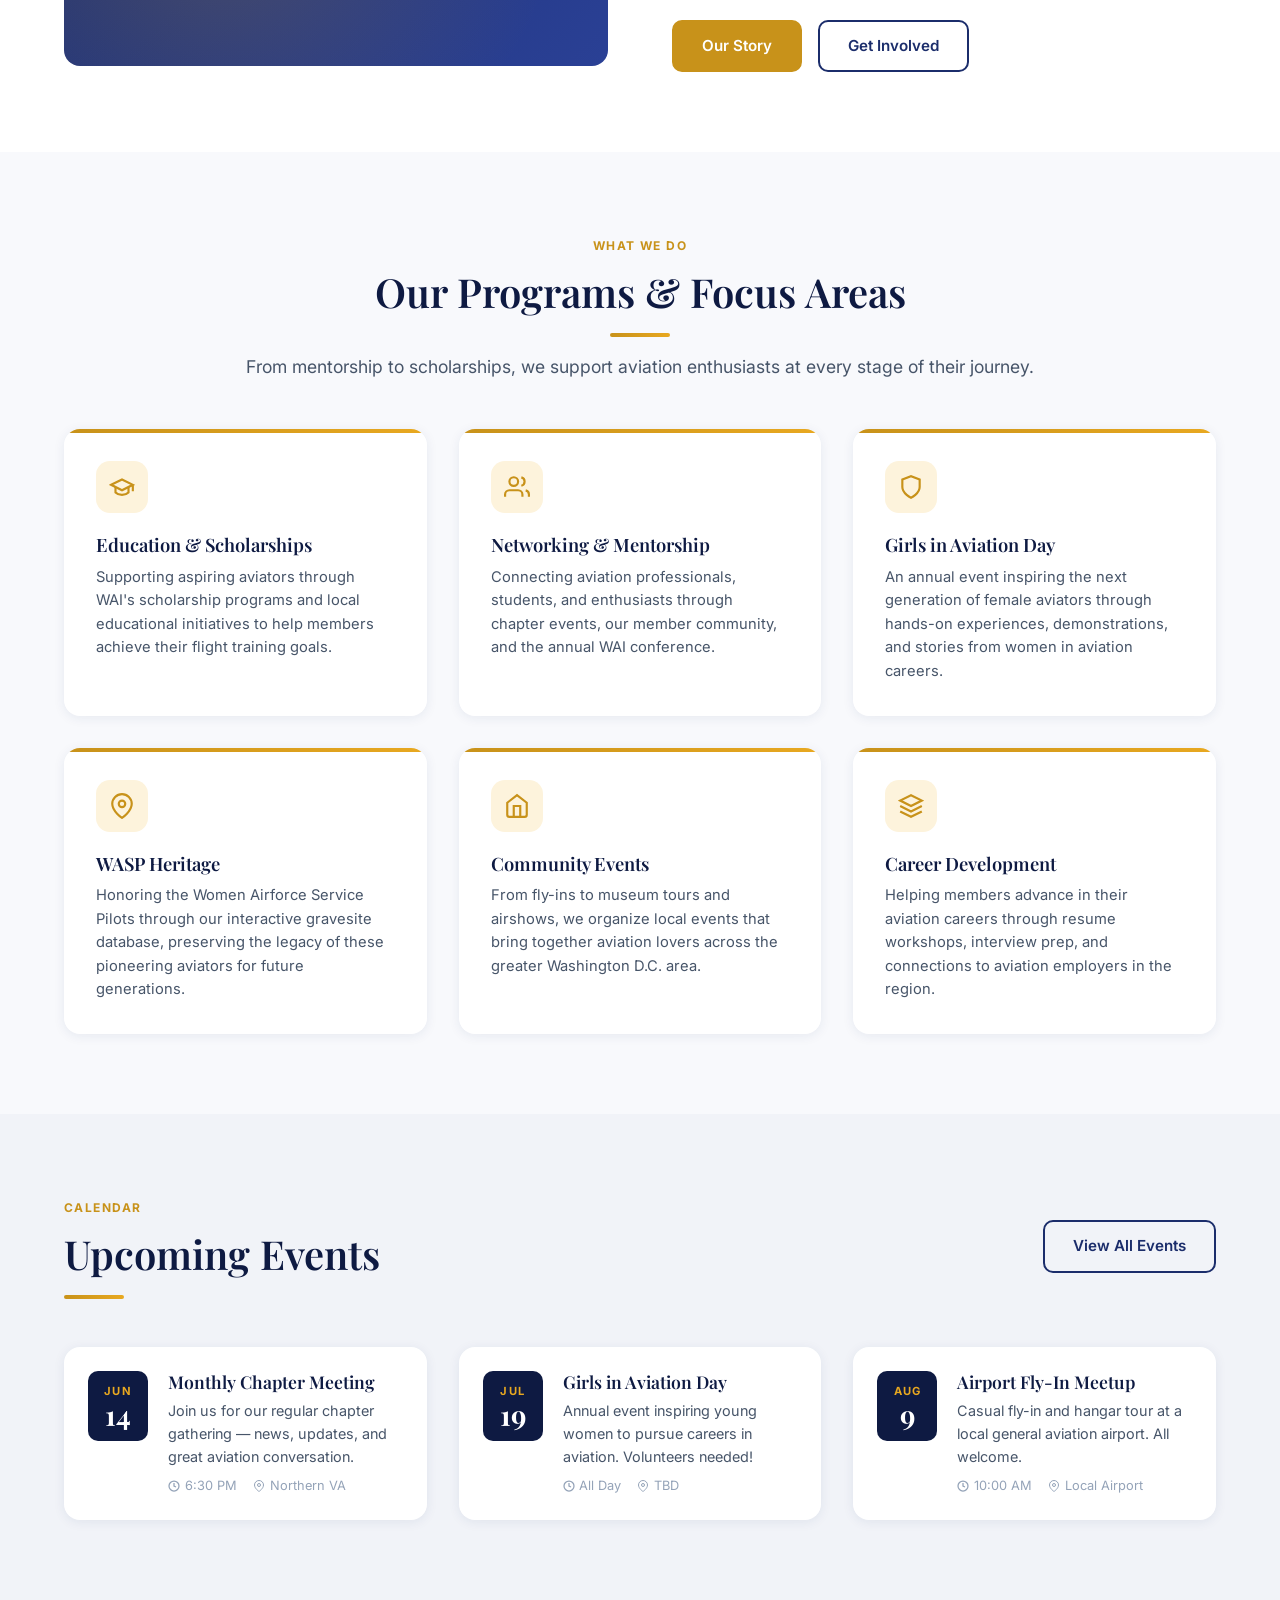
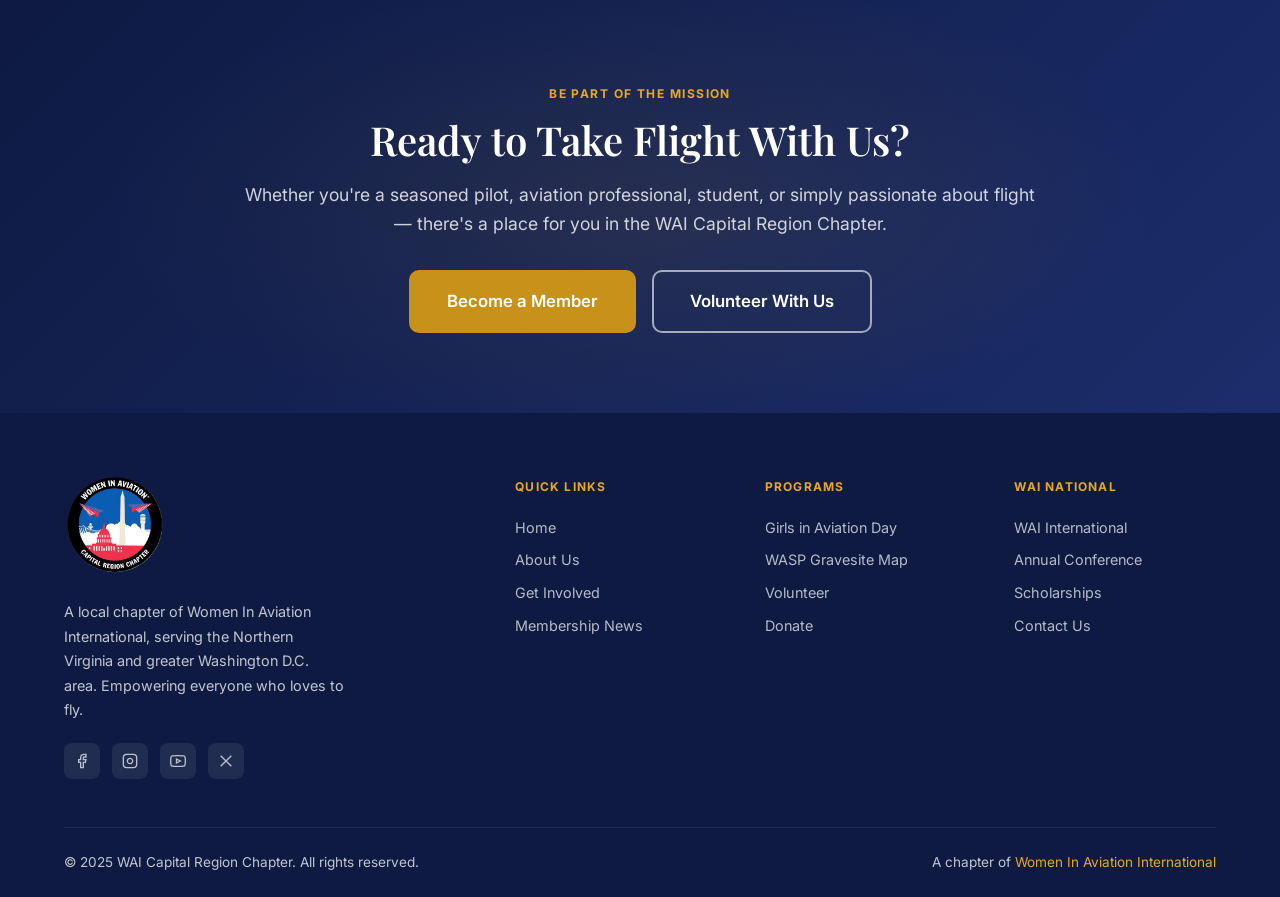
==== commit edd7661c: "Remove all Geneva references from the site Deleted the Geneva CTA section on the home page, the Conn" ====
--- a/index.html
+++ b/index.html
@@ -360,7 +360,7 @@
           <svg viewBox="0 0 24 24" fill="none" stroke="currentColor" stroke-width="2"><path d="M17 21v-2a4 4 0 0 0-4-4H5a4 4 0 0 0-4 4v2"/><circle cx="9" cy="7" r="4"/><path d="M23 21v-2a4 4 0 0 0-3-3.87"/><path d="M16 3.13a4 4 0 0 1 0 7.75"/></svg>
         </div>
         <h3>Networking & Mentorship</h3>
-        <p>Connecting aviation professionals, students, and enthusiasts through chapter events, the Geneva app community, and the annual WAI conference.</p>
+        <p>Connecting aviation professionals, students, and enthusiasts through chapter events, our member community, and the annual WAI conference.</p>
       </div>
       <div class="program-card fade-in">
         <div class="program-icon">
@@ -446,27 +446,6 @@
             <span><svg width="12" height="12" viewBox="0 0 24 24" fill="none" stroke="currentColor" stroke-width="2.5"><circle cx="12" cy="12" r="10"/><path d="M12 6v6l4 2"/></svg> 10:00 AM</span>
             <span><svg width="12" height="12" viewBox="0 0 24 24" viewBox="0 0 24 24" fill="none" stroke="currentColor" stroke-width="2"><path d="M21 10c0 7-9 13-9 13s-9-6-9-13a9 9 0 0 1 18 0z"/><circle cx="12" cy="10" r="3"/></svg> Local Airport</span>
           </div>
-        </div>
-      </div>
-    </div>
-  </div>
-</section>
-
-<!-- ===== GENEVA CTA ===== -->
-<section class="section" style="background: var(--white);">
-  <div class="container">
-    <div class="highlight-box">
-      <div class="grid-2" style="align-items:center; gap:3rem;">
-        <div>
-          <span class="section-label" style="color: var(--gold-light);">Stay Connected</span>
-          <h2>Join Us on Geneva</h2>
-          <p style="margin: 1rem 0 1.75rem;">The WAI Capital Region Chapter uses Geneva as our closed, safe platform for member communication. Stay in the loop on chapter events, news, and connect with fellow aviation enthusiasts.</p>
-          <a href="get-involved.html" class="btn btn-primary">Learn How to Join</a>
-        </div>
-        <div style="text-align:center;">
-          <svg width="140" height="140" viewBox="0 0 24 24" fill="none" stroke="rgba(255,255,255,0.25)" stroke-width="0.8" stroke-linecap="round" stroke-linejoin="round">
-            <path d="M21 15a2 2 0 0 1-2 2H7l-4 4V5a2 2 0 0 1 2-2h14a2 2 0 0 1 2 2z"/>
-          </svg>
         </div>
       </div>
     </div>
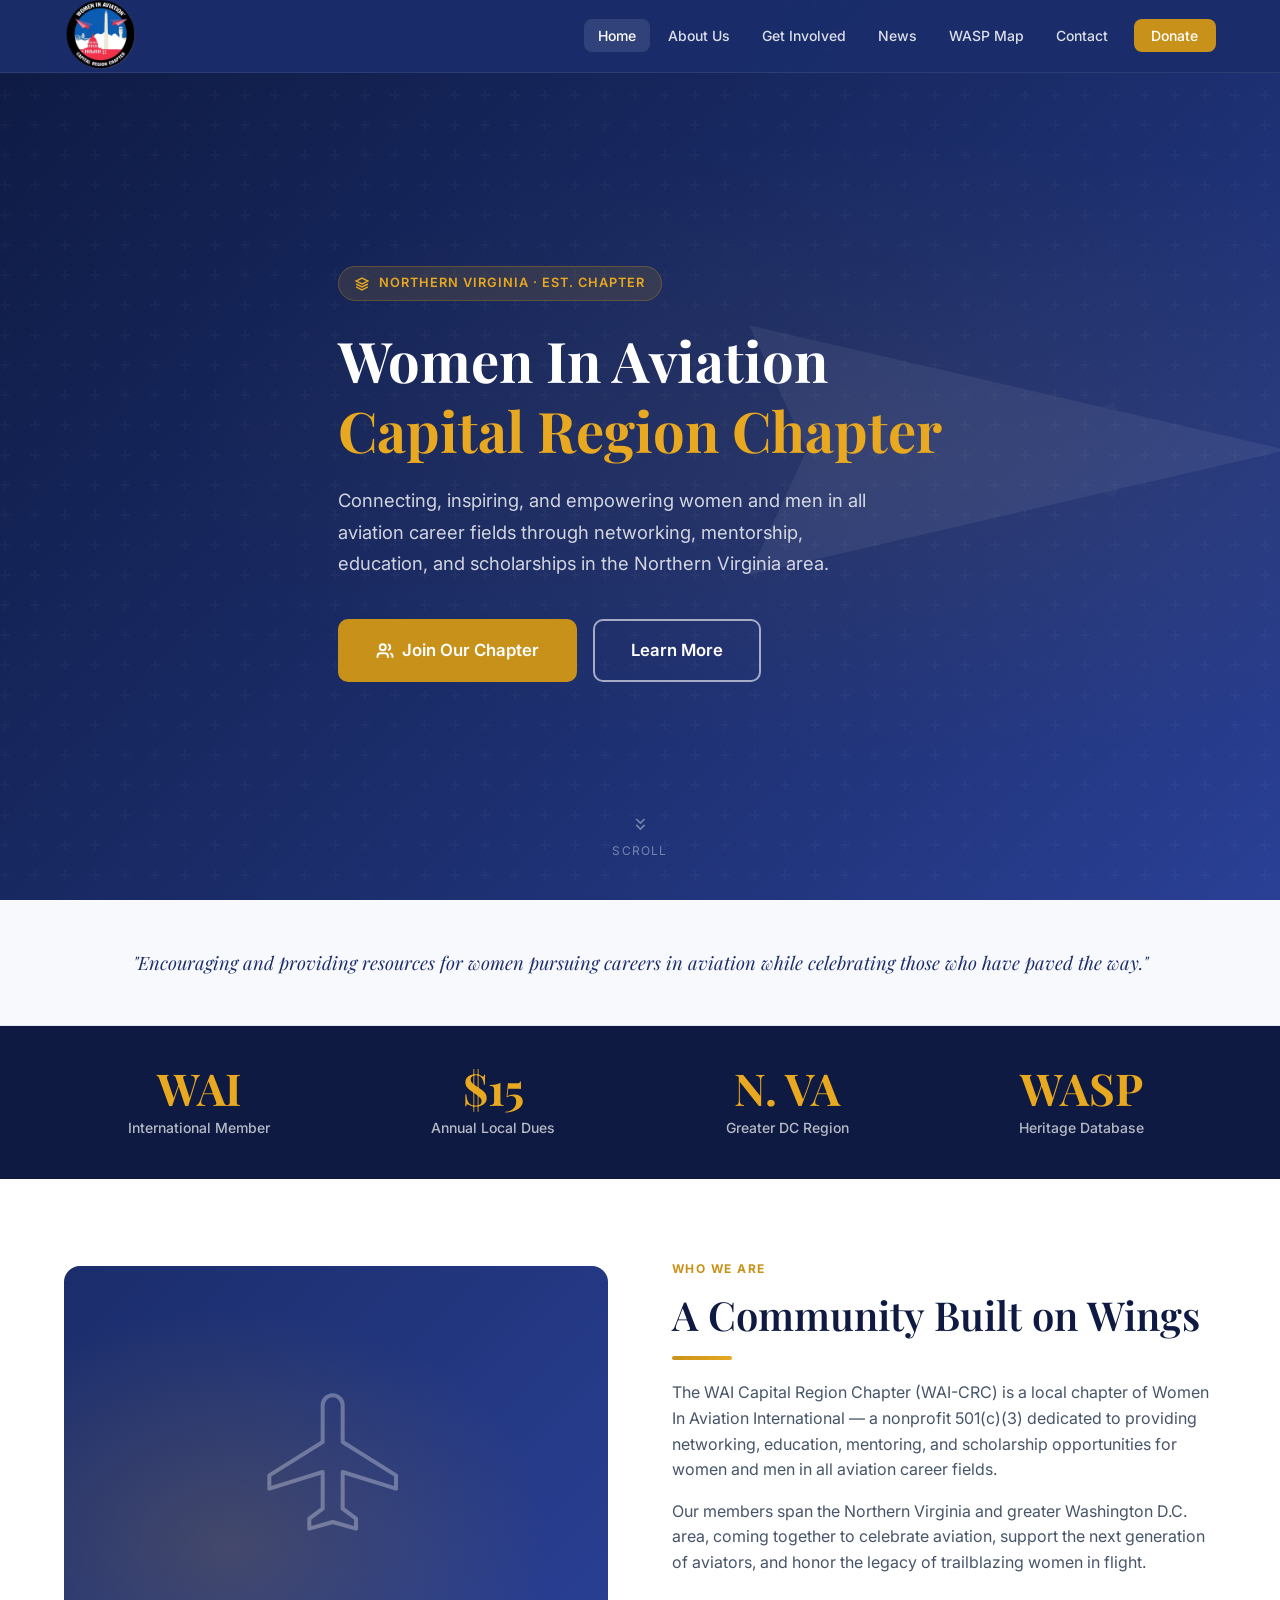
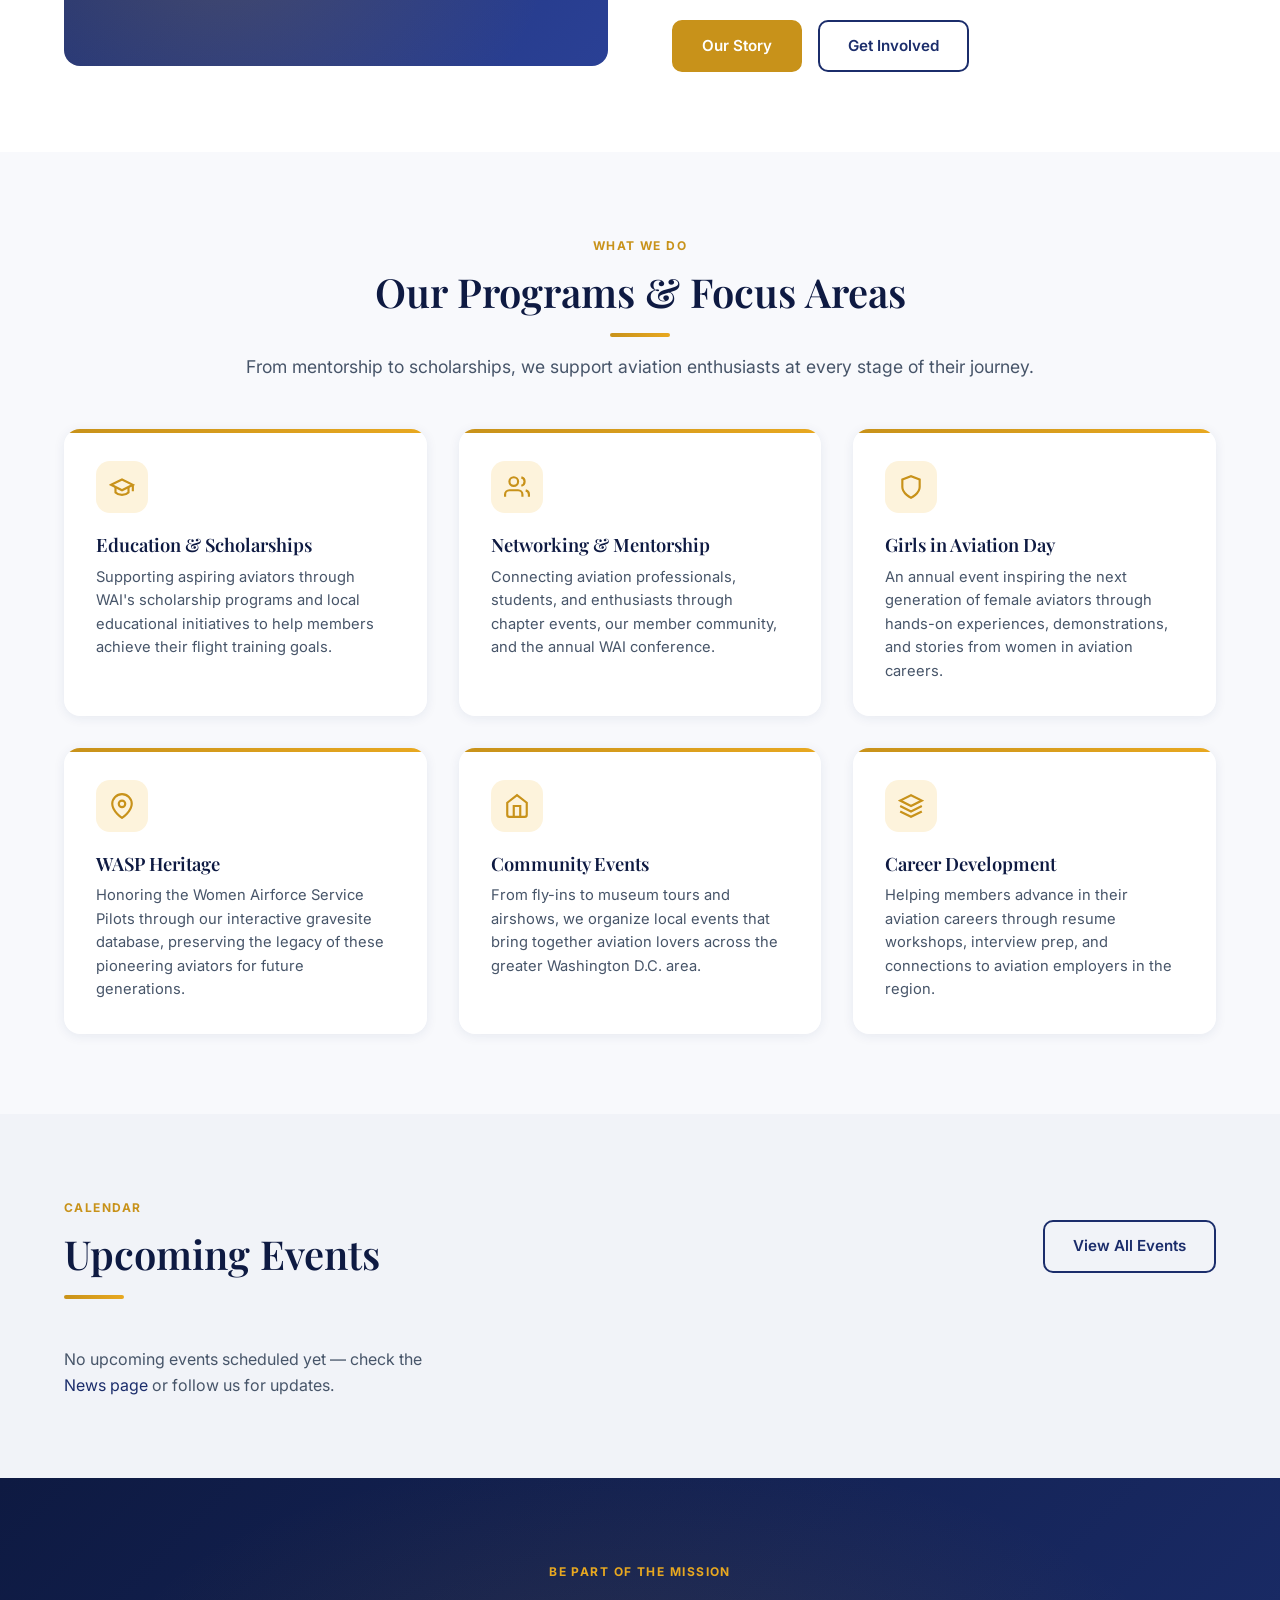
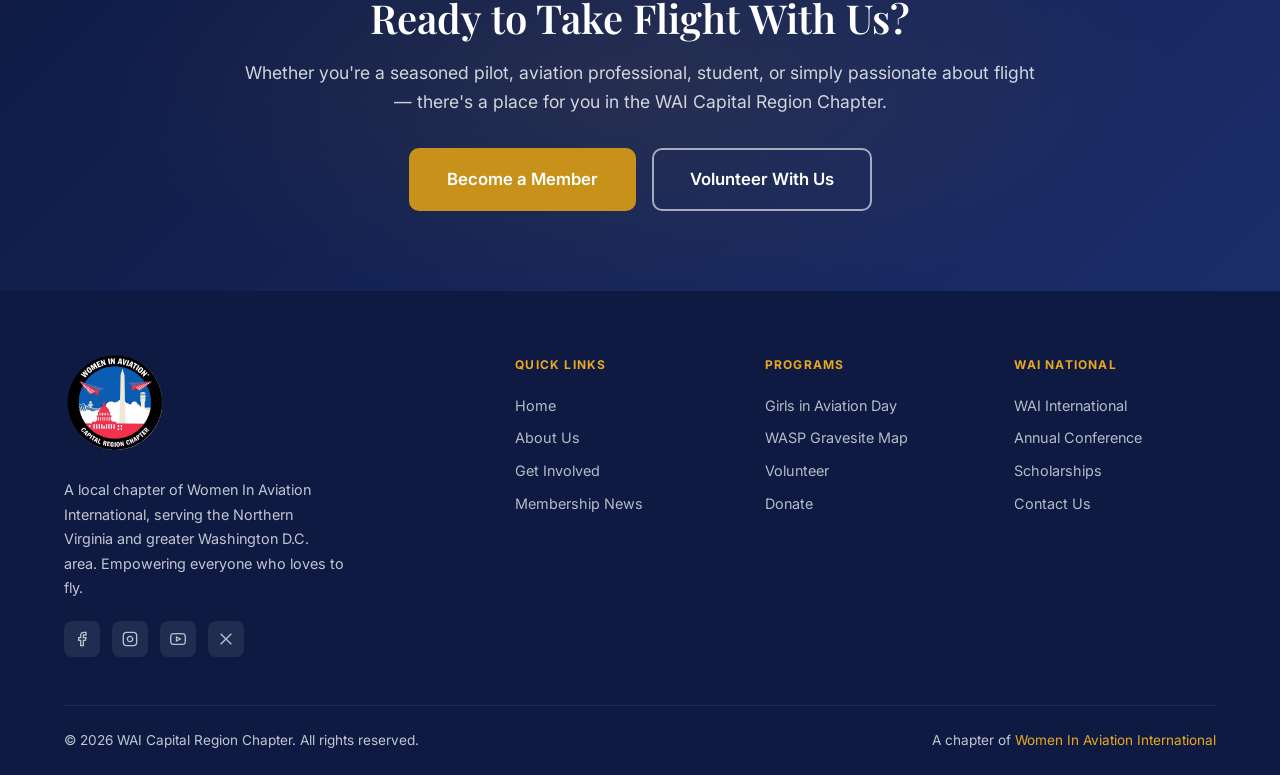
==== commit 7bdc550b: "Make home events CMS-driven, add favicon, fix donate stats and footer year - Home page "Upcoming Eve" ====
--- a/index.html
+++ b/index.html
@@ -5,6 +5,8 @@
   <meta name="viewport" content="width=device-width, initial-scale=1.0">
   <title>HOME | WAI Capital Region Chapter</title>
   <meta name="description" content="Women In Aviation International – Capital Region Chapter. Empowering women and men in aviation through networking, education, mentoring, and scholarships in the Northern Virginia area.">
+  <link rel="icon" type="image/png" sizes="64x64" href="images/favicon-64.png">
+  <link rel="apple-touch-icon" href="images/favicon-192.png">
   <link rel="stylesheet" href="css/styles.css">
   <style>
     /* ===== Hero ===== */
@@ -405,52 +407,56 @@
       </div>
       <a href="news.html" class="btn btn-outline">View All Events</a>
     </div>
-    <div class="grid-3">
-      <div class="event-card fade-in">
-        <div class="event-date-block">
-          <div class="month">Jun</div>
-          <div class="day">14</div>
-        </div>
-        <div class="event-info">
-          <h4>Monthly Chapter Meeting</h4>
-          <p>Join us for our regular chapter gathering — news, updates, and great aviation conversation.</p>
-          <div class="event-meta">
-            <span><svg width="12" height="12" viewBox="0 0 24 24" fill="none" stroke="currentColor" stroke-width="2.5"><circle cx="12" cy="12" r="10"/><path d="M12 6v6l4 2"/></svg> 6:30 PM</span>
-            <span><svg width="12" height="12" viewBox="0 0 24 24" fill="none" stroke="currentColor" stroke-width="2"><path d="M21 10c0 7-9 13-9 13s-9-6-9-13a9 9 0 0 1 18 0z"/><circle cx="12" cy="10" r="3"/></svg> Northern VA</span>
-          </div>
-        </div>
-      </div>
-      <div class="event-card fade-in">
-        <div class="event-date-block">
-          <div class="month">Jul</div>
-          <div class="day">19</div>
-        </div>
-        <div class="event-info">
-          <h4>Girls in Aviation Day</h4>
-          <p>Annual event inspiring young women to pursue careers in aviation. Volunteers needed!</p>
-          <div class="event-meta">
-            <span><svg width="12" height="12" viewBox="0 0 24 24" fill="none" stroke="currentColor" stroke-width="2.5"><circle cx="12" cy="12" r="10"/><path d="M12 6v6l4 2"/></svg> All Day</span>
-            <span><svg width="12" height="12" viewBox="0 0 24 24" fill="none" stroke="currentColor" stroke-width="2"><path d="M21 10c0 7-9 13-9 13s-9-6-9-13a9 9 0 0 1 18 0z"/><circle cx="12" cy="10" r="3"/></svg> TBD</span>
-          </div>
-        </div>
-      </div>
-      <div class="event-card fade-in">
-        <div class="event-date-block">
-          <div class="month">Aug</div>
-          <div class="day">9</div>
-        </div>
-        <div class="event-info">
-          <h4>Airport Fly-In Meetup</h4>
-          <p>Casual fly-in and hangar tour at a local general aviation airport. All welcome.</p>
-          <div class="event-meta">
-            <span><svg width="12" height="12" viewBox="0 0 24 24" fill="none" stroke="currentColor" stroke-width="2.5"><circle cx="12" cy="12" r="10"/><path d="M12 6v6l4 2"/></svg> 10:00 AM</span>
-            <span><svg width="12" height="12" viewBox="0 0 24 24" viewBox="0 0 24 24" fill="none" stroke="currentColor" stroke-width="2"><path d="M21 10c0 7-9 13-9 13s-9-6-9-13a9 9 0 0 1 18 0z"/><circle cx="12" cy="10" r="3"/></svg> Local Airport</span>
-          </div>
-        </div>
-      </div>
+    <div class="grid-3" id="home-events">
+      <p style="color:var(--gray-600);">Loading events…</p>
     </div>
   </div>
 </section>
+
+<script>
+  // Load the next 3 upcoming events from data/events.json (managed via /admin)
+  fetch('data/events.json')
+    .then(r => r.json())
+    .then(data => {
+      const events = data.items || data;
+      const now = new Date();
+      now.setHours(0, 0, 0, 0);
+      const months = ['Jan','Feb','Mar','Apr','May','Jun','Jul','Aug','Sep','Oct','Nov','Dec'];
+      const upcoming = events
+        .filter(e => new Date(e.date + 'T12:00:00') >= now)
+        .sort((a, b) => new Date(a.date) - new Date(b.date))
+        .slice(0, 3);
+      const container = document.getElementById('home-events');
+      if (!upcoming.length) {
+        container.innerHTML = '<p style="color:var(--gray-600);">No upcoming events scheduled yet — check the <a href="news.html">News page</a> or follow us for updates.</p>';
+        return;
+      }
+      const clockIcon = '<svg width="12" height="12" viewBox="0 0 24 24" fill="none" stroke="currentColor" stroke-width="2.5"><circle cx="12" cy="12" r="10"/><path d="M12 6v6l4 2"/></svg>';
+      const pinIcon = '<svg width="12" height="12" viewBox="0 0 24 24" fill="none" stroke="currentColor" stroke-width="2"><path d="M21 10c0 7-9 13-9 13s-9-6-9-13a9 9 0 0 1 18 0z"/><circle cx="12" cy="10" r="3"/></svg>';
+      container.innerHTML = upcoming.map(e => {
+        const d = new Date(e.date + 'T12:00:00');
+        return `
+          <div class="event-card fade-in visible">
+            <div class="event-date-block">
+              <div class="month">${months[d.getMonth()]}</div>
+              <div class="day">${d.getDate()}</div>
+            </div>
+            <div class="event-info">
+              <h4>${e.title}</h4>
+              <p>${e.description}</p>
+              <div class="event-meta">
+                <span>${clockIcon} ${e.time}</span>
+                <span>${pinIcon} ${e.location}</span>
+              </div>
+            </div>
+          </div>`;
+      }).join('');
+    })
+    .catch(() => {
+      document.getElementById('home-events').innerHTML =
+        '<p style="color:var(--gray-600);">Could not load events. Visit the <a href="news.html">News page</a> for updates.</p>';
+    });
+</script>
 
 <!-- ===== CTA BAND ===== -->
 <section class="cta-band">
@@ -520,7 +526,7 @@
   </div>
   <div class="container">
     <div class="footer-bottom">
-      <span>&copy; 2025 WAI Capital Region Chapter. All rights reserved.</span>
+      <span>&copy; <span class="copyright-year">2026</span> WAI Capital Region Chapter. All rights reserved.</span>
       <span>A chapter of <a href="https://www.wai.org" target="_blank" rel="noopener" style="color:var(--gold-light);">Women In Aviation International</a></span>
     </div>
   </div>
